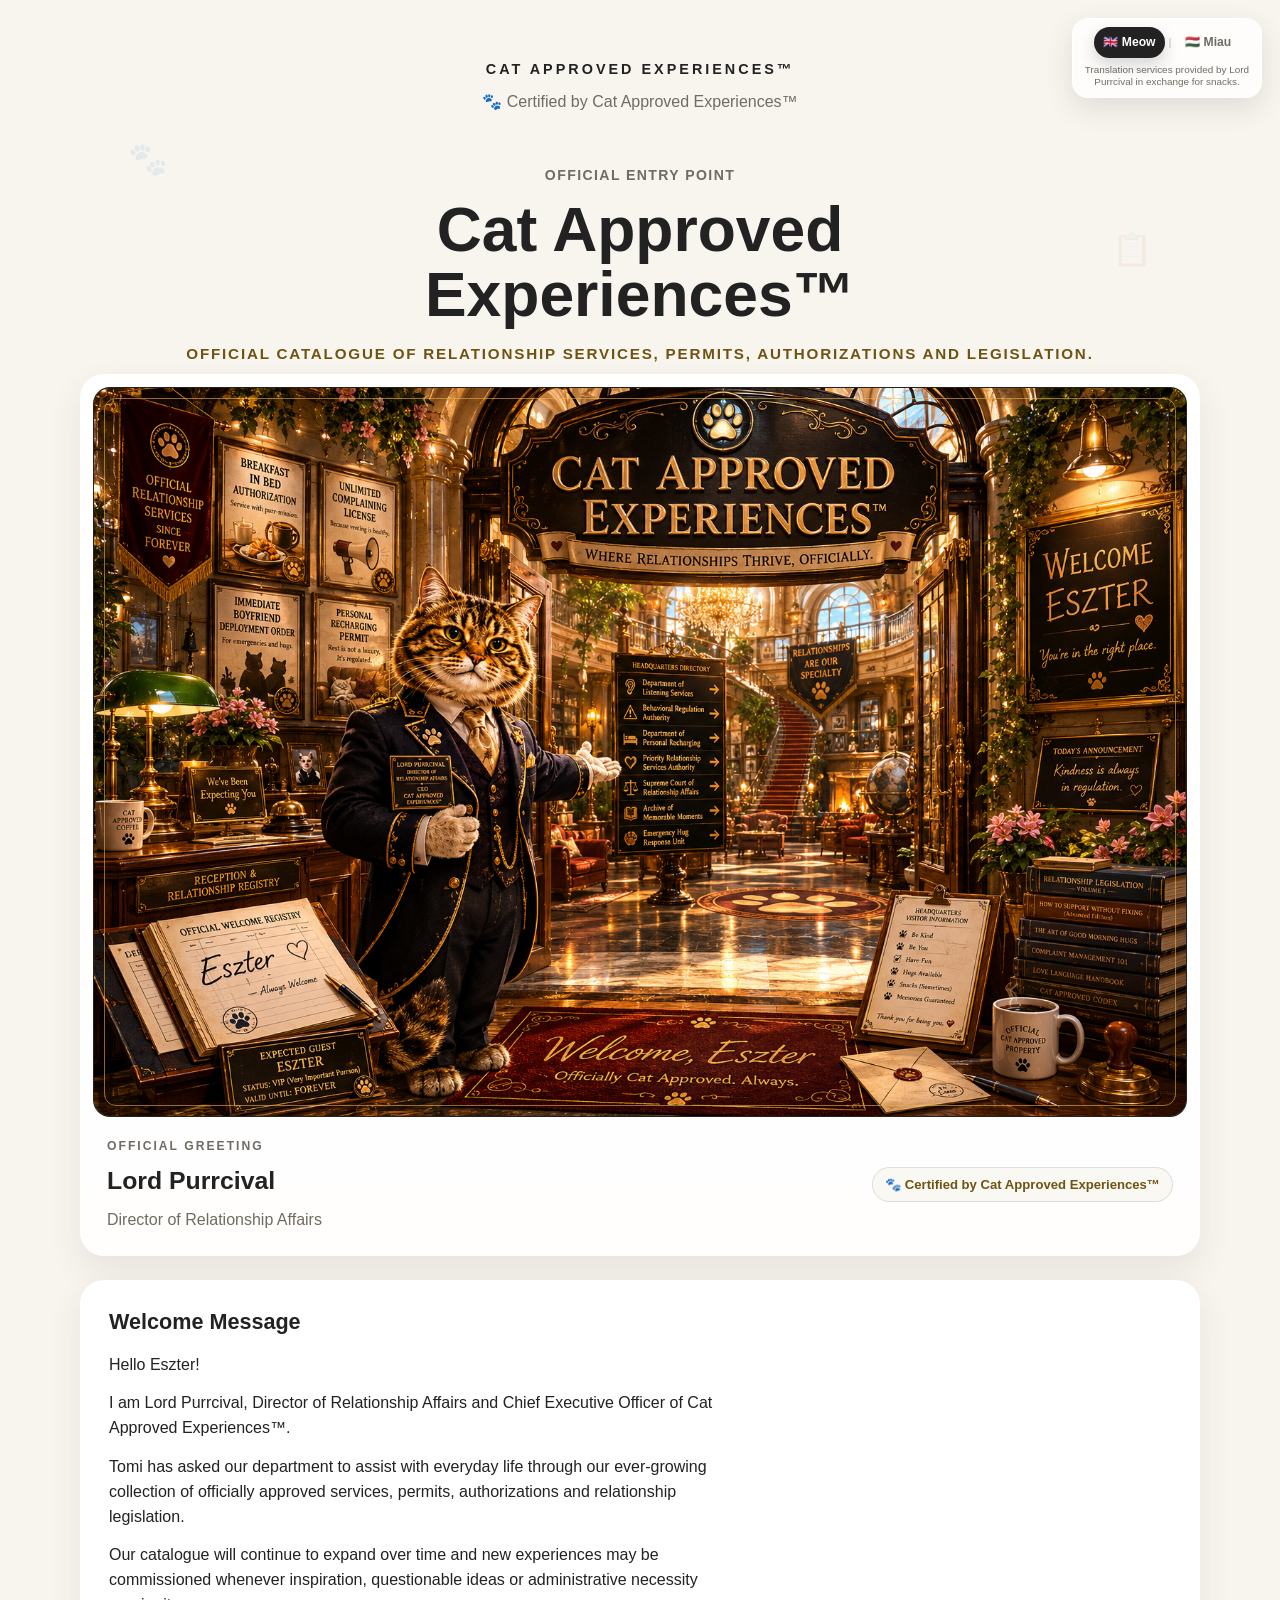
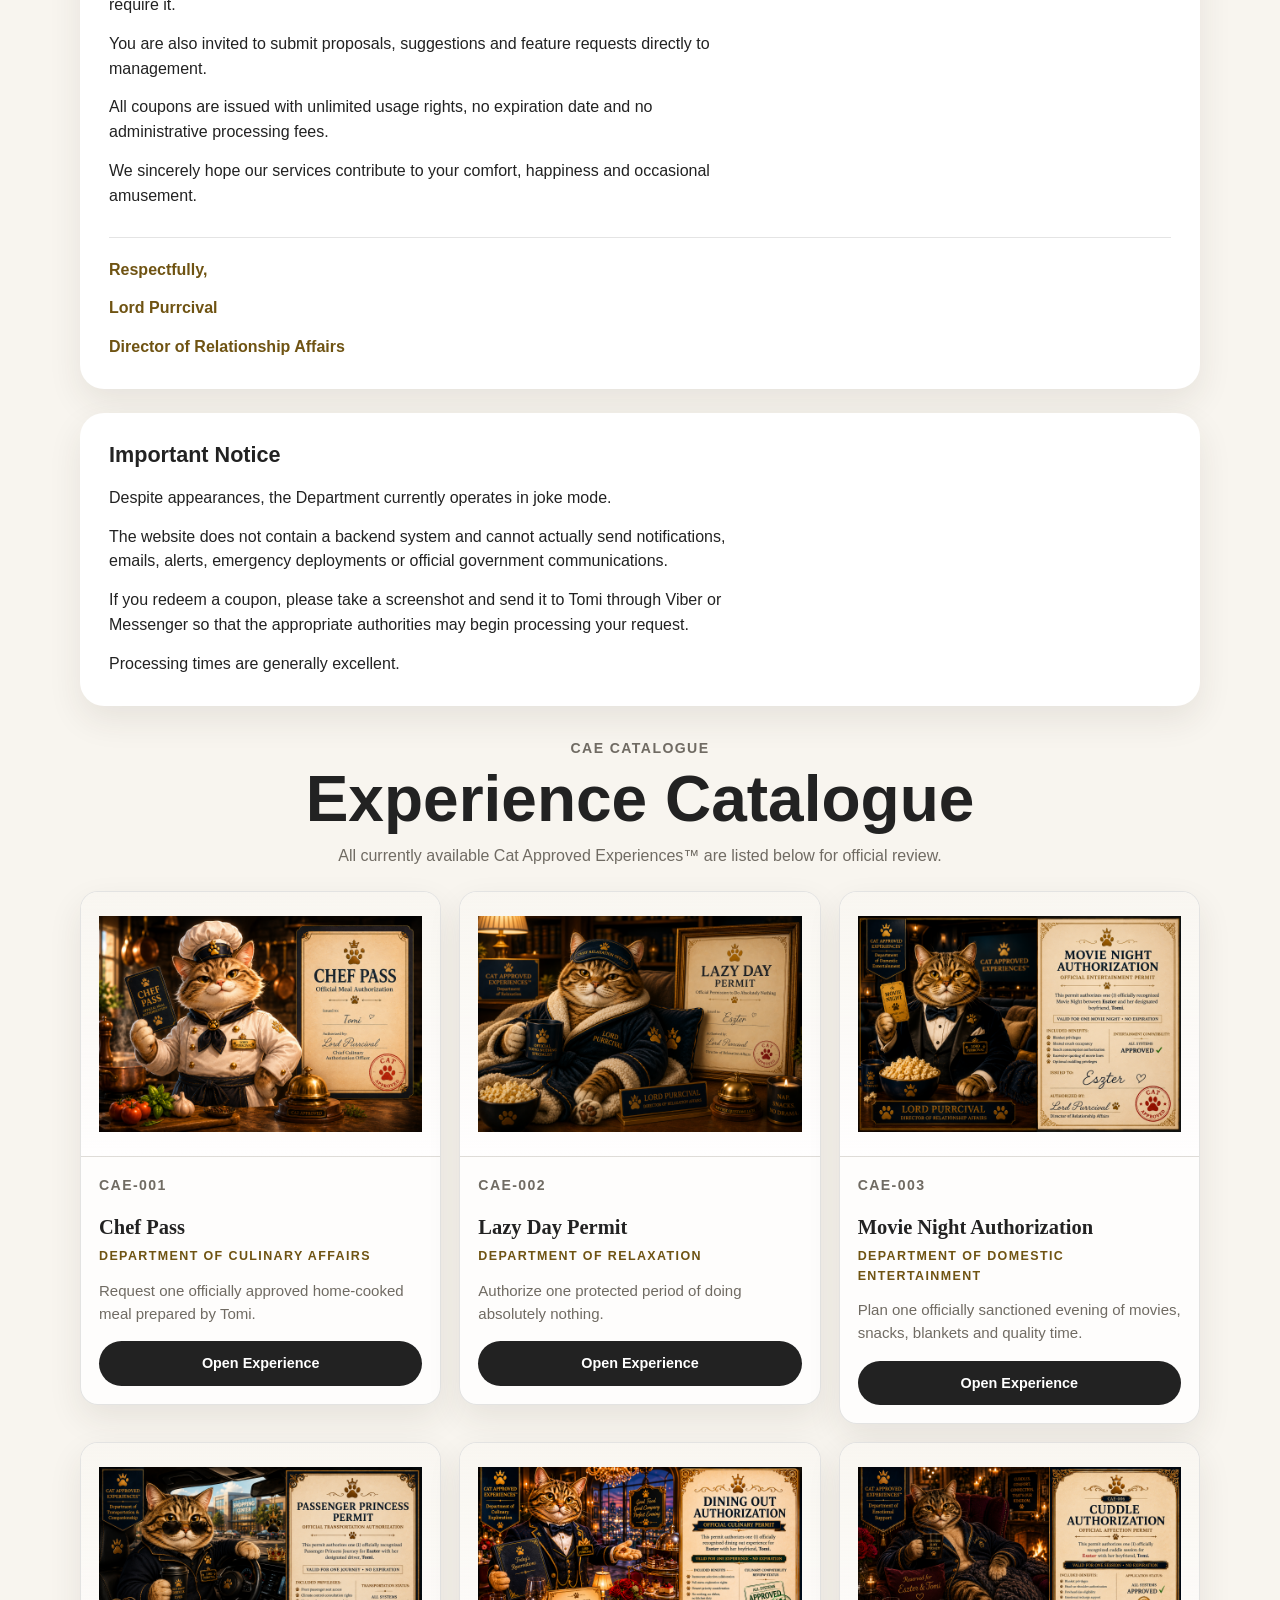
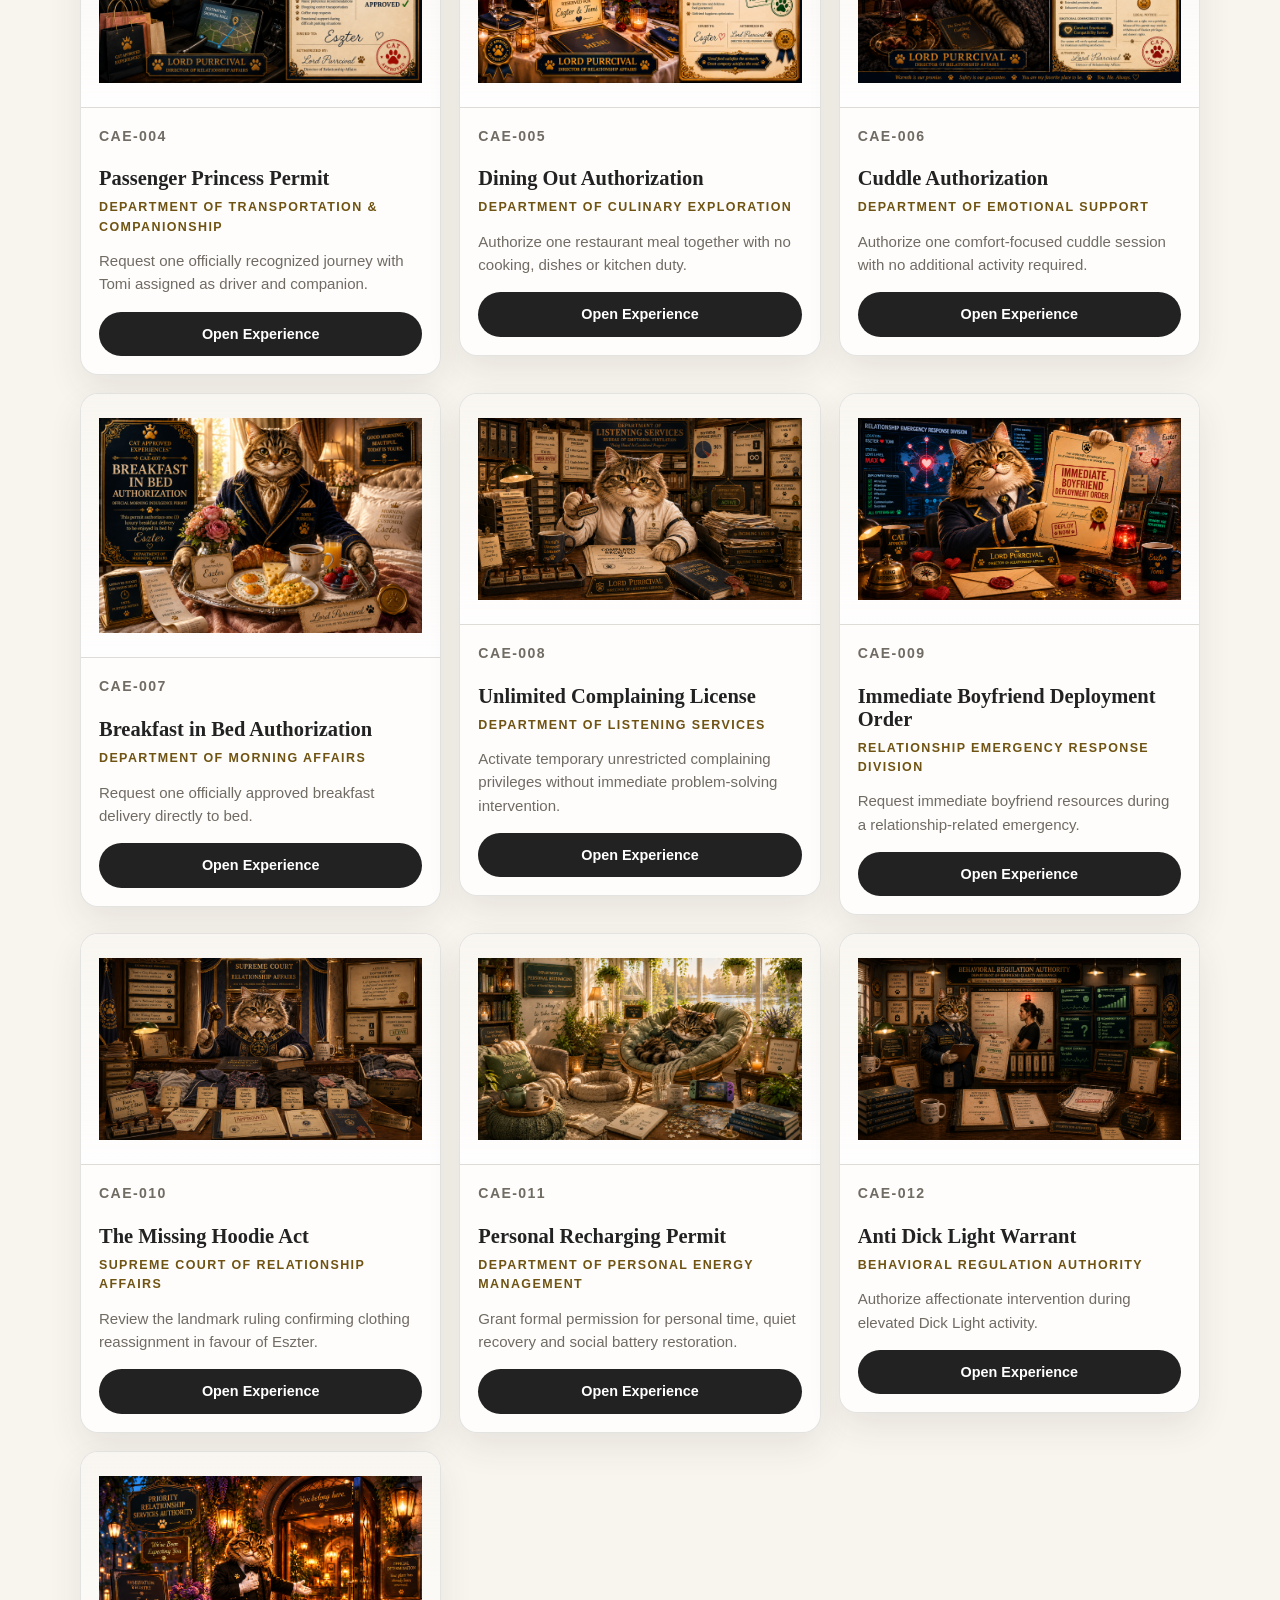
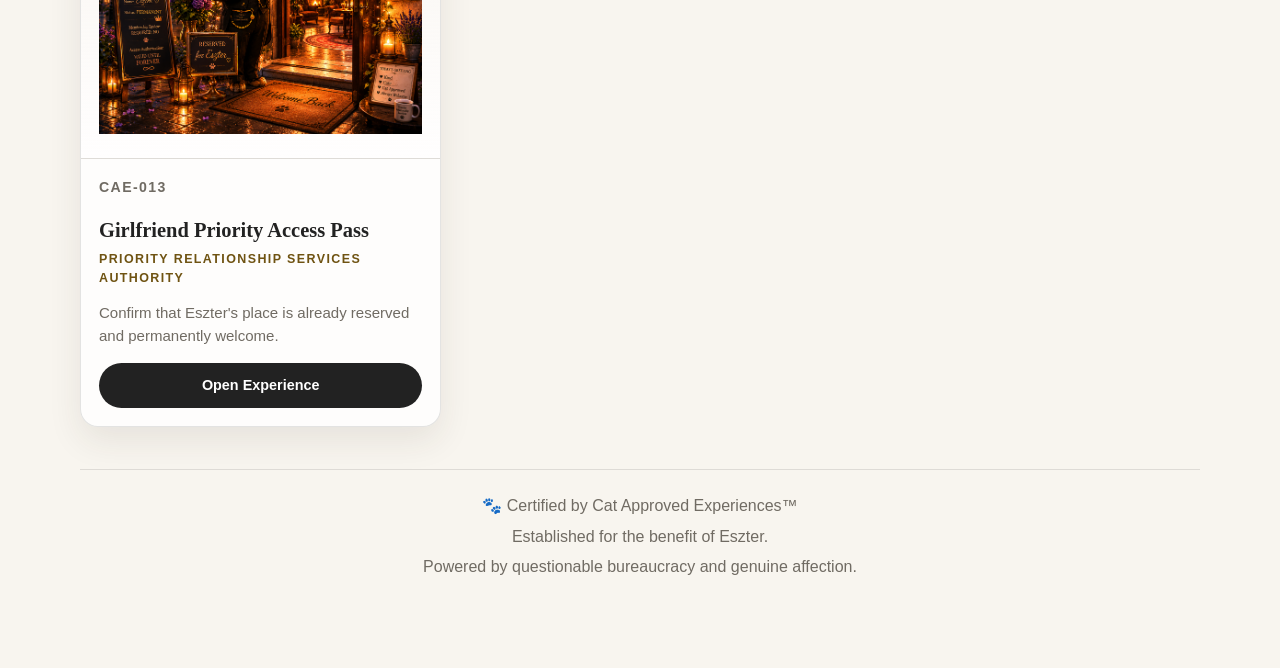
==== index.html @ dfc7ac0b "Add main catalogue landing page" ====
<!DOCTYPE html>
<html lang="en">
<head>
    <meta charset="UTF-8">
    <meta name="viewport" content="width=device-width, initial-scale=1.0">
    <title>Cat Approved Experiences™</title>

    <link rel="icon" href="shared/icons/favicon.svg" type="image/svg+xml">

    <link rel="stylesheet" href="shared/style.css">
</head>
<body data-coupon="mainIndex" data-coupon-id="CAE-HOME">

<div class="floating floating1">🐾</div>
<div class="floating floating2">📋</div>
<div class="floating floating3">⚖️</div>
<div class="floating floating4">💌</div>

<aside class="translator is-visible" aria-label="Cat Approved Experiences translation services" data-i18n-aria-label="translatorAriaLabel">
    <div class="language-switcher" role="group" aria-label="Language switcher" data-i18n-aria-label="languageSwitcherAriaLabel">
        <button class="lang active" type="button" data-lang="en" aria-pressed="true">
            <span aria-hidden="true">🇬🇧</span>
            <span>Meow</span>
        </button>

        <span class="language-divider" aria-hidden="true">|</span>

        <button class="lang" type="button" data-lang="hu" aria-pressed="false">
            <span aria-hidden="true">🇭🇺</span>
            <span>Miau</span>
        </button>
    </div>

    <div class="translator-note" data-i18n="translatorNote">
        Translation services provided by Lord Purrcival in exchange for snacks.
    </div>
</aside>

<main class="container catalogue-container">

    <header class="site-header">

        <div class="brand">

            <div class="brand-title">
                CAT APPROVED EXPERIENCES™
            </div>

            <div class="certification" data-i18n="certification">
                🐾 Certified by Cat Approved Experiences™
            </div>

        </div>

    </header>

    <section class="hero index-hero" aria-labelledby="index-title">

        <div class="coupon-id">
            OFFICIAL ENTRY POINT
        </div>

        <h1 id="index-title" data-i18n="title">
            Cat Approved Experiences™
        </h1>

        <p class="approval-statement" data-i18n="subtitle">
            Official catalogue of relationship services, permits, authorizations and legislation.
        </p>

        <article class="approval-officer index-officer" aria-labelledby="index-officer-name">

            <div class="approval-officer-media">
                <img
                    class="approval-officer-portrait"
                    src="shared/images/lord-purrcival/welcome.png"
                    alt="Lord Purrcival welcoming Eszter to Cat Approved Experiences"
                    data-i18n-alt="approvalOfficerPortraitAlt"
                    width="1536"
                    height="1024"
                >
            </div>

            <div class="approval-officer-details">

                <div class="approval-label" data-i18n="approvalOfficerLabel">
                    OFFICIAL GREETING
                </div>

                <h2 id="index-officer-name" class="approval-officer-name" data-i18n="approver">
                    Lord Purrcival
                </h2>

                <div class="approval-officer-title" data-i18n="directorTitle">
                    Director of Relationship Affairs
                </div>

                <div class="approval-officer-certification" data-i18n="certification">
                    🐾 Certified by Cat Approved Experiences™
                </div>

            </div>

        </article>

    </section>

    <section class="card welcome-letter" aria-labelledby="welcome-title">

        <h2 id="welcome-title" data-i18n="welcomeTitle">
            Welcome Message
        </h2>

        <p data-i18n="welcomeGreeting">Hello Eszter!</p>
        <p data-i18n="welcomeLine1">I am Lord Purrcival, Director of Relationship Affairs and Chief Executive Officer of Cat Approved Experiences™.</p>
        <p data-i18n="welcomeLine2">Tomi has asked our department to assist with everyday life through our ever-growing collection of officially approved services, permits, authorizations and relationship legislation.</p>
        <p data-i18n="welcomeLine3">Our catalogue will continue to expand over time and new experiences may be commissioned whenever inspiration, questionable ideas or administrative necessity require it.</p>
        <p data-i18n="welcomeLine4">You are also invited to submit proposals, suggestions and feature requests directly to management.</p>
        <p data-i18n="welcomeLine5">All coupons are issued with unlimited usage rights, no expiration date and no administrative processing fees.</p>
        <p data-i18n="welcomeLine6">We sincerely hope our services contribute to your comfort, happiness and occasional amusement.</p>

        <div class="letter-signature">
            <p data-i18n="respectfully">Respectfully,</p>
            <p data-i18n="signatureName">Lord Purrcival</p>
            <p data-i18n="signatureTitle">Director of Relationship Affairs</p>
        </div>

    </section>

    <section class="card notice-card" aria-labelledby="notice-title">

        <h2 id="notice-title" data-i18n="noticeTitle">
            Important Notice
        </h2>

        <p data-i18n="noticeLine1">Despite appearances, the Department currently operates in joke mode.</p>
        <p data-i18n="noticeLine2">The website does not contain a backend system and cannot actually send notifications, emails, alerts, emergency deployments or official government communications.</p>
        <p data-i18n="noticeLine3">If you redeem a coupon, please take a screenshot and send it to Tomi through Viber or Messenger so that the appropriate authorities may begin processing your request.</p>
        <p data-i18n="noticeLine4">Processing times are generally excellent.</p>

    </section>

    <section class="catalogue-section" aria-labelledby="catalogue-title">

        <div class="catalogue-heading">
            <div class="coupon-id">
                CAE CATALOGUE
            </div>

            <h2 id="catalogue-title" data-i18n="catalogueTitle">
                Experience Catalogue
            </h2>

            <p data-i18n="catalogueIntro">
                All currently available Cat Approved Experiences™ are listed below for official review.
            </p>
        </div>

        <div class="catalogue-grid">

            <article class="catalogue-card">
                <img src="shared/images/lord-purrcival/chef-pass.png" alt="" width="768" height="512">
                <div class="catalogue-card-body">
                    <div class="coupon-id">CAE-001</div>
                    <h3 data-i18n="coupon001Title">Chef Pass</h3>
                    <p class="catalogue-department" data-i18n="coupon001Department">Department of Culinary Affairs</p>
                    <p data-i18n="coupon001Description">Request one officially approved home-cooked meal prepared by Tomi.</p>
                    <a class="catalogue-button" href="chef-pass/?lang=en" data-language-link="chef-pass/" data-i18n="catalogueOpen">Open Experience</a>
                </div>
            </article>

            <article class="catalogue-card">
                <img src="shared/images/lord-purrcival/lazy-day.png" alt="" width="768" height="512">
                <div class="catalogue-card-body">
                    <div class="coupon-id">CAE-002</div>
                    <h3 data-i18n="coupon002Title">Lazy Day Permit</h3>
                    <p class="catalogue-department" data-i18n="coupon002Department">Department of Relaxation</p>
                    <p data-i18n="coupon002Description">Authorize one protected period of doing absolutely nothing.</p>
                    <a class="catalogue-button" href="lazy-day/?lang=en" data-language-link="lazy-day/" data-i18n="catalogueOpen">Open Experience</a>
                </div>
            </article>

            <article class="catalogue-card">
                <img src="shared/images/lord-purrcival/movie-night.png" alt="" width="768" height="512">
                <div class="catalogue-card-body">
                    <div class="coupon-id">CAE-003</div>
                    <h3 data-i18n="coupon003Title">Movie Night Authorization</h3>
                    <p class="catalogue-department" data-i18n="coupon003Department">Department of Domestic Entertainment</p>
                    <p data-i18n="coupon003Description">Plan one officially sanctioned evening of movies, snacks, blankets and quality time.</p>
                    <a class="catalogue-button" href="movie-night/?lang=en" data-language-link="movie-night/" data-i18n="catalogueOpen">Open Experience</a>
                </div>
            </article>

            <article class="catalogue-card">
                <img src="shared/images/lord-purrcival/passenger-permit.png" alt="" width="768" height="512">
                <div class="catalogue-card-body">
                    <div class="coupon-id">CAE-004</div>
                    <h3 data-i18n="coupon004Title">Passenger Princess Permit</h3>
                    <p class="catalogue-department" data-i18n="coupon004Department">Department of Transportation & Companionship</p>
                    <p data-i18n="coupon004Description">Request one officially recognized journey with Tomi assigned as driver and companion.</p>
                    <a class="catalogue-button" href="passenger-princess/?lang=en" data-language-link="passenger-princess/" data-i18n="catalogueOpen">Open Experience</a>
                </div>
            </article>

            <article class="catalogue-card">
                <img src="shared/images/lord-purrcival/dinning-out.png" alt="" width="768" height="512">
                <div class="catalogue-card-body">
                    <div class="coupon-id">CAE-005</div>
                    <h3 data-i18n="coupon005Title">Dining Out Authorization</h3>
                    <p class="catalogue-department" data-i18n="coupon005Department">Department of Culinary Exploration</p>
                    <p data-i18n="coupon005Description">Authorize one restaurant meal together with no cooking, dishes or kitchen duty.</p>
                    <a class="catalogue-button" href="dining-out/?lang=en" data-language-link="dining-out/" data-i18n="catalogueOpen">Open Experience</a>
                </div>
            </article>

            <article class="catalogue-card">
                <img src="shared/images/lord-purrcival/cuddle-authorization.png" alt="" width="768" height="512">
                <div class="catalogue-card-body">
                    <div class="coupon-id">CAE-006</div>
                    <h3 data-i18n="coupon006Title">Cuddle Authorization</h3>
                    <p class="catalogue-department" data-i18n="coupon006Department">Department of Emotional Support</p>
                    <p data-i18n="coupon006Description">Authorize one comfort-focused cuddle session with no additional activity required.</p>
                    <a class="catalogue-button" href="cuddle-authorization/?lang=en" data-language-link="cuddle-authorization/" data-i18n="catalogueOpen">Open Experience</a>
                </div>
            </article>

            <article class="catalogue-card">
                <img src="shared/images/lord-purrcival/breakfast-in-bed.png" alt="" width="768" height="512">
                <div class="catalogue-card-body">
                    <div class="coupon-id">CAE-007</div>
                    <h3 data-i18n="coupon007Title">Breakfast in Bed Authorization</h3>
                    <p class="catalogue-department" data-i18n="coupon007Department">Department of Morning Affairs</p>
                    <p data-i18n="coupon007Description">Request one officially approved breakfast delivery directly to bed.</p>
                    <a class="catalogue-button" href="breakfast-in-bed/?lang=en" data-language-link="breakfast-in-bed/" data-i18n="catalogueOpen">Open Experience</a>
                </div>
            </article>

            <article class="catalogue-card">
                <img src="shared/images/lord-purrcival/unlimited-complaining.png" alt="" width="768" height="512">
                <div class="catalogue-card-body">
                    <div class="coupon-id">CAE-008</div>
                    <h3 data-i18n="coupon008Title">Unlimited Complaining License</h3>
                    <p class="catalogue-department" data-i18n="coupon008Department">Department of Listening Services</p>
                    <p data-i18n="coupon008Description">Activate temporary unrestricted complaining privileges without immediate problem-solving intervention.</p>
                    <a class="catalogue-button" href="unlimited-complaining/?lang=en" data-language-link="unlimited-complaining/" data-i18n="catalogueOpen">Open Experience</a>
                </div>
            </article>

            <article class="catalogue-card">
                <img src="shared/images/lord-purrcival/boyfriend-deployment.png" alt="" width="768" height="512">
                <div class="catalogue-card-body">
                    <div class="coupon-id">CAE-009</div>
                    <h3 data-i18n="coupon009Title">Immediate Boyfriend Deployment Order</h3>
                    <p class="catalogue-department" data-i18n="coupon009Department">Relationship Emergency Response Division</p>
                    <p data-i18n="coupon009Description">Request immediate boyfriend resources during a relationship-related emergency.</p>
                    <a class="catalogue-button" href="immediate-boyfriend-deployment/?lang=en" data-language-link="immediate-boyfriend-deployment/" data-i18n="catalogueOpen">Open Experience</a>
                </div>
            </article>

            <article class="catalogue-card">
                <img src="shared/images/lord-purrcival/missing-hoodie-act.png" alt="" width="768" height="512">
                <div class="catalogue-card-body">
                    <div class="coupon-id">CAE-010</div>
                    <h3 data-i18n="coupon010Title">The Missing Hoodie Act</h3>
                    <p class="catalogue-department" data-i18n="coupon010Department">Supreme Court of Relationship Affairs</p>
                    <p data-i18n="coupon010Description">Review the landmark ruling confirming clothing reassignment in favour of Eszter.</p>
                    <a class="catalogue-button" href="missing-hoodie-act/?lang=en" data-language-link="missing-hoodie-act/" data-i18n="catalogueOpen">Open Experience</a>
                </div>
            </article>

            <article class="catalogue-card">
                <img src="shared/images/lord-purrcival/personal-recharge-permit.png" alt="" width="768" height="512">
                <div class="catalogue-card-body">
                    <div class="coupon-id">CAE-011</div>
                    <h3 data-i18n="coupon011Title">Personal Recharging Permit</h3>
                    <p class="catalogue-department" data-i18n="coupon011Department">Department of Personal Energy Management</p>
                    <p data-i18n="coupon011Description">Grant formal permission for personal time, quiet recovery and social battery restoration.</p>
                    <a class="catalogue-button" href="personal-recharging-permit/?lang=en" data-language-link="personal-recharging-permit/" data-i18n="catalogueOpen">Open Experience</a>
                </div>
            </article>

            <article class="catalogue-card">
                <img src="shared/images/lord-purrcival/anti-dick-light-warrant.png" alt="" width="768" height="512">
                <div class="catalogue-card-body">
                    <div class="coupon-id">CAE-012</div>
                    <h3 data-i18n="coupon012Title">Anti Dick Light Warrant</h3>
                    <p class="catalogue-department" data-i18n="coupon012Department">Behavioral Regulation Authority</p>
                    <p data-i18n="coupon012Description">Authorize affectionate intervention during elevated Dick Light activity.</p>
                    <a class="catalogue-button" href="anti-dick-light-warrant/?lang=en" data-language-link="anti-dick-light-warrant/" data-i18n="catalogueOpen">Open Experience</a>
                </div>
            </article>

            <article class="catalogue-card">
                <img src="shared/images/lord-purrcival/girlfriend-priority-access-pass.png" alt="" width="768" height="512">
                <div class="catalogue-card-body">
                    <div class="coupon-id">CAE-013</div>
                    <h3 data-i18n="coupon013Title">Girlfriend Priority Access Pass</h3>
                    <p class="catalogue-department" data-i18n="coupon013Department">Priority Relationship Services Authority</p>
                    <p data-i18n="coupon013Description">Confirm that Eszter's place is already reserved and permanently welcome.</p>
                    <a class="catalogue-button" href="girlfriend-priority-access-pass/?lang=en" data-language-link="girlfriend-priority-access-pass/" data-i18n="catalogueOpen">Open Experience</a>
                </div>
            </article>

        </div>

    </section>

    <footer class="site-footer">
        <p data-i18n="footerCertification">🐾 Certified by Cat Approved Experiences™</p>
        <p data-i18n="footerBenefit">Established for the benefit of Eszter.</p>
        <p data-i18n="footerPowered">Powered by questionable bureaucracy and genuine affection.</p>
    </footer>

</main>

<script src="shared/translations.js"></script>
<script src="shared/app.js"></script>

</body>
</html>
---- shared/style.css ----
:root{
    --paper:#f8f5ef;
    --surface:#ffffff;
    --ink:#222222;
    --muted:#706b63;
    --line:rgba(34,34,34,.12);
    --shadow:0 14px 34px rgba(52,45,34,.09);
    --gold:#e9b949;
    --gold-dark:#6f5312;
    --approved:#e7f8e7;
    --approved-ink:#1e642d;
}

*{
    margin:0;
    padding:0;
    box-sizing:border-box;
}

html{
    scroll-behavior:smooth;
}

body{
    font-family:-apple-system,BlinkMacSystemFont,"Segoe UI",sans-serif;
    background:var(--paper);
    color:var(--ink);
    min-height:100vh;
    line-height:1.55;
}

button,
input,
select,
textarea{
    font:inherit;
}

button{
    border:none;
}

[hidden]{
    display:none !important;
}

.container{
    width:min(760px,92%);
    margin:auto;
    padding:48px 0 88px;
}

.site-header{
    padding-top:10px;
}

.brand{
    text-align:center;
    margin-bottom:30px;
}

.brand-title{
    font-size:0.9rem;
    letter-spacing:3px;
    font-weight:700;
}

.certification{
    margin-top:10px;
    color:var(--muted);
}

.translator{
    position:fixed;
    top:18px;
    right:18px;
    z-index:20;
    width:190px;
    padding:8px;
    border:1px solid rgba(255,255,255,.82);
    border-radius:16px;
    background:rgba(255,255,255,.78);
    box-shadow:0 10px 28px rgba(52,45,34,.12);
    backdrop-filter:blur(14px);
    -webkit-backdrop-filter:blur(14px);
    transform:translateY(0);
    opacity:1;
    transition:opacity .24s ease, transform .24s ease, visibility .24s ease;
}

.translator.is-hidden{
    visibility:hidden;
    opacity:0;
    transform:translateY(-10px);
}

.language-switcher{
    display:flex;
    align-items:center;
    justify-content:center;
    gap:4px;
}

.language-divider{
    color:rgba(34,34,34,.28);
    font-size:.72rem;
    line-height:1;
}

.lang{
    display:inline-flex;
    align-items:center;
    justify-content:center;
    gap:4px;
    min-height:28px;
    padding:5px 8px;
    border:1px solid transparent;
    border-radius:999px;
    background:transparent;
    color:var(--muted);
    font-size:.76rem;
    font-weight:650;
    cursor:pointer;
    transition:background .2s ease, color .2s ease, border-color .2s ease, box-shadow .2s ease, transform .2s ease;
}

.lang:hover{
    color:var(--ink);
    background:rgba(34,34,34,.05);
}

.lang.active{
    background:var(--ink);
    color:white;
    box-shadow:0 7px 16px rgba(34,34,34,.18);
}

.translator-note{
    margin-top:6px;
    color:var(--muted);
    font-size:.62rem;
    line-height:1.25;
    text-align:center;
}

[data-coupon-content]{
    transition:opacity .3s ease, filter .3s ease, transform .3s ease;
}

[data-coupon-content].is-softening{
    opacity:.34;
    filter:saturate(.75);
    transform:scale(.992);
    pointer-events:none;
}

.hero{
    text-align:center;
    margin-top:50px;
}

.permit-hero{
    display:grid;
    justify-items:center;
}

.coupon-id{
    color:var(--muted);
    margin-bottom:10px;
    font-size:.88rem;
    font-weight:700;
    letter-spacing:1.4px;
}

h1{
    font-size:clamp(2.45rem,3.9rem,3.9rem);
    line-height:1.05;
}

.approval-statement{
    margin-top:14px;
    color:var(--gold-dark);
    font-size:.95rem;
    font-weight:800;
    letter-spacing:1.8px;
    text-transform:uppercase;
}

.department{
    margin-top:18px;
    color:var(--muted);
}

.approval-officer{
    width:100%;
    margin-top:24px;
    padding:10px;
    border:1px solid rgba(255,255,255,.76);
    border-radius:24px;
    background:linear-gradient(180deg, rgba(255,255,255,.96), rgba(255,255,255,.88));
    box-shadow:var(--shadow);
    text-align:left;
}

.approval-officer-media{
    position:relative;
    display:block;
    width:100%;
    padding:0;
    overflow:hidden;
    border:1px solid rgba(34,34,34,.1);
    border-radius:17px;
    background:#2a2119;
    box-shadow:inset 0 0 0 1px rgba(255,255,255,.18);
}

button.approval-officer-media{
    cursor:pointer;
}

.approval-officer-media::before{
    position:absolute;
    inset:10px;
    z-index:1;
    content:"";
    border:1px solid rgba(233,185,73,.58);
    border-radius:12px;
    pointer-events:none;
}

.approval-officer-portrait{
    display:block;
    width:100%;
    height:auto;
    border-radius:16px;
}

.approval-officer-details{
    display:grid;
    gap:12px;
    padding:18px 12px 8px;
    text-align:center;
}

.approval-label{
    color:var(--muted);
    font-size:0.76rem;
    font-weight:750;
    letter-spacing:2px;
}

.approval-officer-name{
    font-size:1.55rem;
    line-height:1.15;
}

.approval-officer-title{
    color:var(--muted);
}

.approval-officer-certification{
    justify-self:center;
    display:inline-flex;
    align-items:center;
    max-width:100%;
    padding:9px 12px;
    border:1px solid var(--line);
    border-radius:999px;
    background:rgba(248,245,239,.72);
    color:var(--gold-dark);
    font-size:.82rem;
    font-weight:750;
    line-height:1.2;
}

.card{
    margin-top:24px;
    background:var(--surface);
    padding:28px;
    border:1px solid rgba(255,255,255,.68);
    border-radius:24px;
    box-shadow:var(--shadow);
}

.card h2{
    margin-bottom:18px;
    font-size:1.35rem;
    line-height:1.2;
}

.status{
    display:inline-block;
    padding:10px 16px;
    border-radius:12px;
    margin-bottom:15px;
    font-size:.82rem;
    font-weight:800;
    letter-spacing:.7px;
}

.approved{
    background:var(--approved);
    color:var(--approved-ink);
}

.benefits,
.legal-list{
    margin-left:20px;
}

.legal-list{
    margin-top:1rem;
}

.benefits li,
.legal-list li{
    margin-bottom:10px;
}

.archive-card.is-visible{
    animation:request-screen-in .32s ease both;
}

.archive-file{
    padding:18px;
    border:1px solid rgba(34,34,34,.14);
    border-radius:16px;
    background:
        linear-gradient(180deg, rgba(248,245,239,.88), rgba(239,232,218,.78)),
        var(--paper);
    color:var(--ink);
    box-shadow:inset 0 0 0 1px rgba(255,255,255,.34);
}

.archive-case-number{
    display:inline-flex;
    padding:7px 10px;
    border:1px solid rgba(34,34,34,.14);
    border-radius:999px;
    background:rgba(255,255,255,.48);
    color:var(--gold-dark);
    font-size:.78rem;
    font-weight:900;
    letter-spacing:.8px;
    text-transform:uppercase;
}

.archive-file dl{
    display:grid;
    gap:14px;
    margin-top:18px;
}

.archive-file dt{
    color:var(--muted);
    font-size:.78rem;
    font-weight:850;
    letter-spacing:.8px;
    text-transform:uppercase;
}

.archive-file dd{
    margin-top:4px;
    font-weight:750;
}

.diagnostic-list{
    display:grid;
    gap:8px;
    margin-top:12px;
    margin-left:18px;
    color:var(--muted);
}

.intervention-checks li,
.intervention-list li{
    color:var(--gold-dark);
}

.diagnostic-trigger-card{
    cursor:pointer;
}

.diagnostic-secondary-grid{
    margin-top:14px;
}

.diagnostic-notice{
    margin-top:14px;
}

.court-hero{
    margin-bottom:24px;
}

.court-intro{
    text-align:center;
}

.court-question{
    margin-bottom:14px;
    color:var(--gold-dark);
    font-size:1.35rem;
    font-weight:850;
    line-height:1.2;
}

.court-transition{
    margin-top:24px;
}

.court-stages{
    animation:request-screen-in .34s ease both;
}

.easter-portrait-button{
    appearance:none;
}

.court-notice{
    width:100%;
    margin-top:18px;
    padding:16px;
    border:1px solid rgba(233,185,73,.42);
    border-radius:18px;
    background:rgba(255,255,255,.86);
    box-shadow:var(--shadow);
    text-align:center;
}

.court-notice.is-visible{
    animation:verdict-pop .32s ease both;
}

.court-notice-title{
    color:var(--gold-dark);
    font-size:.78rem;
    font-weight:900;
    letter-spacing:1.6px;
    text-transform:uppercase;
}

.court-notice p{
    margin-top:8px;
    color:var(--muted);
    font-weight:750;
}

.evidence-grid,
.doctrine-grid,
.statistics-grid{
    display:grid;
    grid-template-columns:repeat(3, minmax(0, 1fr));
    gap:14px;
}

.evidence-card,
.doctrine-card,
.stat-box{
    padding:16px;
    border:1px solid var(--line);
    border-radius:18px;
    background:rgba(248,245,239,.66);
}

.evidence-card h3,
.doctrine-card h3{
    font-size:1rem;
    line-height:1.25;
}

.evidence-chain{
    display:grid;
    gap:10px;
    margin-top:16px;
    margin-left:0;
    list-style:none;
    color:var(--muted);
    font-size:.9rem;
}

.evidence-chain li{
    position:relative;
    padding-left:22px;
}

.evidence-chain li::before{
    position:absolute;
    left:0;
    top:.55em;
    content:"";
    width:8px;
    height:8px;
    border-radius:50%;
    background:var(--gold);
    box-shadow:0 0 0 4px rgba(233,185,73,.16);
}

.evidence-chain li + li::after{
    position:absolute;
    left:3px;
    top:-12px;
    content:"";
    width:2px;
    height:14px;
    background:rgba(233,185,73,.34);
}

.evidence-status{
    margin-top:16px;
    padding:9px 10px;
    border-radius:12px;
    background:rgba(255,255,255,.72);
    color:var(--gold-dark);
    font-size:.78rem;
    font-weight:900;
    letter-spacing:.8px;
    text-transform:uppercase;
}

.court-finding{
    margin-top:18px;
    padding:16px;
    border:1px solid rgba(233,185,73,.28);
    border-radius:16px;
    background:rgba(233,185,73,.1);
    color:var(--gold-dark);
    font-weight:800;
}

.case-law-list{
    display:grid;
    gap:12px;
}

.case-law-item,
.database-row{
    display:flex;
    align-items:center;
    justify-content:space-between;
    gap:14px;
    padding:14px 16px;
    border:1px solid var(--line);
    border-radius:16px;
    background:rgba(248,245,239,.66);
}

.case-law-item strong,
.database-row strong{
    color:var(--approved-ink);
    font-size:.8rem;
    letter-spacing:.8px;
    text-transform:uppercase;
}

.doctrine-card p{
    margin-top:10px;
    color:var(--muted);
    font-size:.92rem;
}

.verdict-card{
    position:relative;
    overflow:hidden;
    text-align:center;
}

.verdict-card::before{
    position:absolute;
    inset:12px;
    content:"";
    border:1px solid rgba(233,185,73,.3);
    border-radius:18px;
    pointer-events:none;
}

.verdict-stamp{
    display:grid;
    place-items:center;
    width:74px;
    height:74px;
    margin:0 auto 16px;
    border:1px solid rgba(233,185,73,.72);
    border-radius:50%;
    background:rgba(248,245,239,.86);
    color:var(--gold-dark);
    font-size:1.8rem;
    box-shadow:0 10px 20px rgba(52,45,34,.12);
    animation:verdict-pop .42s ease both;
}

.verdict-text{
    margin:10px 0 18px;
    color:var(--approved-ink);
    font-size:clamp(2rem, 8vw, 3.5rem);
    font-weight:950;
    letter-spacing:.8px;
    line-height:1;
    animation:verdict-pop .46s .12s ease both;
}

.certificate-card{
    background:
        linear-gradient(180deg, rgba(255,255,255,.97), rgba(255,255,255,.9)),
        linear-gradient(135deg, rgba(233,185,73,.16), rgba(255,255,255,0));
}

.certificate-grid{
    display:grid;
    grid-template-columns:repeat(2, minmax(0, 1fr));
    gap:14px;
}

.certificate-grid div{
    padding:16px;
    border:1px solid var(--line);
    border-radius:16px;
    background:rgba(248,245,239,.66);
}

.certificate-grid dt,
.stat-box span{
    color:var(--muted);
    font-size:.78rem;
    font-weight:850;
    letter-spacing:.8px;
    text-transform:uppercase;
}

.certificate-grid dd,
.stat-box strong{
    margin-top:6px;
    color:var(--ink);
    font-size:1.3rem;
    font-weight:900;
}

.stat-box{
    text-align:center;
}

.stat-box strong{
    display:block;
    color:var(--approved-ink);
    font-size:2rem;
}

.emotional-card{
    text-align:center;
}

.emotional-card h2{
    color:var(--gold-dark);
}

.emotional-card p{
    font-size:1.25rem;
    font-weight:750;
}

.emotional-card p + p{
    margin-top:8px;
}

.wellness-container{
    width:min(720px,92%);
}

.wellness-hero h1{
    max-width:660px;
}

.division{
    margin-top:6px;
    font-size:.9rem;
}

.wellness-intro,
.wellness-card,
.authorization-card,
.legal-authority-card,
.wellness-emotional-card{
    background:linear-gradient(180deg, rgba(255,255,255,.98), rgba(255,255,255,.9));
}

.wellness-intro{
    text-align:center;
}

.wellness-lead{
    color:var(--muted);
    font-size:1.16rem;
}

.wellness-button{
    background:#d9c889;
    color:#5c4810;
    box-shadow:0 12px 24px rgba(92,72,16,.14);
}

.wellness-transition-panel{
    gap:14px;
}

.wellness-stamp{
    background:rgba(248,245,239,.92);
}

.wellness-stages{
    animation:request-screen-in .48s ease both;
}

.findings-list{
    display:grid;
    gap:14px;
}

.finding-item{
    padding:18px;
    border:1px solid rgba(34,34,34,.1);
    border-radius:18px;
    background:rgba(248,245,239,.66);
}

.finding-item span{
    color:var(--gold-dark);
    font-size:.78rem;
    font-weight:900;
    letter-spacing:1.2px;
    text-transform:uppercase;
}

.finding-item p{
    margin-top:8px;
    color:var(--ink);
    font-size:1.04rem;
}

.continue-link{
    margin-top:20px;
    text-decoration:none;
}

.approved-activities{
    display:grid;
    grid-template-columns:repeat(2, minmax(0, 1fr));
    gap:10px;
    margin:0;
    list-style:none;
}

.approved-activities li{
    padding:12px 14px;
    border:1px solid var(--line);
    border-radius:14px;
    background:rgba(248,245,239,.66);
    color:var(--approved-ink);
    font-weight:800;
}

.reassurance-panel{
    display:grid;
    gap:6px;
    margin-top:18px;
    padding:18px;
    border:1px solid rgba(233,185,73,.28);
    border-radius:18px;
    background:rgba(233,185,73,.1);
    color:var(--gold-dark);
    font-weight:850;
    text-align:center;
}

.authorization-card{
    text-align:center;
}

.wellness-status{
    padding:12px 22px;
    border-radius:999px;
}

.authorization-card p{
    max-width:560px;
    margin-right:auto;
    margin-left:auto;
    color:var(--muted);
    font-size:1.08rem;
}

.authorization-card p + p,
.legal-authority-card p + p{
    margin-top:10px;
}

.wellness-monitor-grid{
    display:grid;
    grid-template-columns:repeat(3, minmax(0, 1fr));
    gap:14px;
}

.monitor-card{
    padding:16px;
    border:1px solid var(--line);
    border-radius:18px;
    background:rgba(248,245,239,.66);
}

.monitor-card h3{
    font-size:1rem;
}

.monitor-card dl{
    display:grid;
    gap:12px;
    margin-top:14px;
}

.monitor-card dt{
    color:var(--muted);
    font-size:.76rem;
    font-weight:850;
    letter-spacing:.8px;
    text-transform:uppercase;
}

.monitor-card dd{
    margin-top:4px;
    color:var(--ink);
    font-weight:850;
}

.wellness-emotional-card{
    border-color:rgba(233,185,73,.28);
}

.wellness-emotional-card p{
    max-width:620px;
    margin-right:auto;
    margin-left:auto;
}

.secondary-emotional-line{
    margin-top:18px !important;
    color:var(--gold-dark);
    font-size:1.1rem !important;
}

.credential-container{
    width:min(740px,92%);
}

.credential-hero h1{
    max-width:690px;
}

.credential-intro{
    text-align:center;
}

.credential-lead{
    color:var(--muted);
    font-size:1.16rem;
}

.credential-button{
    background:#dfc66f;
    color:#60470b;
    box-shadow:0 12px 24px rgba(96,71,11,.16);
}

.credential-stages{
    animation:request-screen-in .42s ease both;
}

.credential-checks{
    display:grid;
    grid-template-columns:repeat(2, minmax(0, 1fr));
    gap:10px;
    margin:0;
    list-style:none;
}

.credential-checks li{
    padding:13px 14px;
    border:1px solid var(--line);
    border-radius:14px;
    background:rgba(248,245,239,.66);
    color:var(--approved-ink);
    font-weight:850;
}

.credential-finding{
    margin-top:18px;
    padding:16px;
    border:1px solid rgba(233,185,73,.28);
    border-radius:18px;
    background:rgba(233,185,73,.1);
    color:var(--gold-dark);
    font-weight:850;
    text-align:center;
}

.credential-determination-card{
    text-align:center;
}

.credential-status{
    margin-top:10px;
    padding:12px 22px;
    border-radius:999px;
}

.priority-pass-card{
    background:
        linear-gradient(180deg, rgba(255,255,255,.98), rgba(255,255,255,.9)),
        linear-gradient(135deg, rgba(233,185,73,.18), rgba(255,255,255,0));
}

.official-pass{
    position:relative;
    overflow:hidden;
    margin-top:6px;
    padding:22px;
    border:1px solid rgba(233,185,73,.48);
    border-radius:20px;
    background:
        linear-gradient(145deg, rgba(34,34,34,.94), rgba(66,52,25,.9)),
        var(--ink);
    color:white;
    box-shadow:0 18px 34px rgba(52,45,34,.18);
}

.official-pass::before{
    position:absolute;
    inset:12px;
    content:"";
    border:1px solid rgba(233,185,73,.42);
    border-radius:14px;
    pointer-events:none;
}

.official-pass-header{
    position:relative;
    z-index:1;
    display:flex;
    align-items:center;
    justify-content:space-between;
    gap:14px;
    color:rgba(255,255,255,.72);
    font-size:.72rem;
    font-weight:850;
    letter-spacing:1.4px;
}

.official-pass-header strong{
    color:var(--gold);
}

.official-pass-title{
    position:relative;
    z-index:1;
    margin-top:20px;
    color:var(--gold);
    font-size:1.65rem;
    font-weight:900;
    line-height:1.12;
}

.official-pass-fields{
    position:relative;
    z-index:1;
    display:grid;
    grid-template-columns:repeat(2, minmax(0, 1fr));
    gap:12px;
    margin-top:22px;
}

.official-pass-fields div{
    padding:13px;
    border:1px solid rgba(255,255,255,.14);
    border-radius:14px;
    background:rgba(255,255,255,.08);
}

.official-pass-fields dt{
    color:rgba(255,255,255,.64);
    font-size:.72rem;
    font-weight:850;
    letter-spacing:.8px;
    text-transform:uppercase;
}

.official-pass-fields dd{
    margin-top:5px;
    color:white;
    font-size:1.04rem;
    font-weight:850;
}

.credential-monitor-grid{
    display:grid;
    grid-template-columns:repeat(3, minmax(0, 1fr));
    gap:14px;
}

.credential-emotional-card{
    border-color:rgba(233,185,73,.3);
}

.action-button,
.redeem-button,
.secondary-button{
    position:relative;
    cursor:pointer;
    isolation:isolate;
    transition:transform .18s ease, box-shadow .18s ease, background .18s ease, opacity .18s ease;
}

.action-button:hover,
.redeem-button:hover,
.secondary-button:hover{
    transform:translateY(-1px);
}

.action-button{
    margin-top:20px;
    padding:14px 20px;
    border-radius:14px;
    background:var(--ink);
    color:white;
    font-weight:700;
    box-shadow:0 10px 20px rgba(34,34,34,.13);
}

.action-button:disabled,
.redeem-button:disabled{
    cursor:progress;
    opacity:.72;
    transform:none;
}

.redeem-button{
    width:100%;
    margin-top:30px;
    padding:20px;
    font-size:1.1rem;
    border-radius:18px;
    background:var(--gold);
    color:var(--gold-dark);
    font-weight:800;
    box-shadow:0 12px 24px rgba(125,92,12,.18);
}

.secondary-button{
    display:inline-flex;
    align-items:center;
    justify-content:center;
    min-height:40px;
    padding:10px 14px;
    border:1px solid var(--line);
    border-radius:999px;
    background:rgba(255,255,255,.72);
    color:var(--muted);
    font-size:.88rem;
    font-weight:750;
}

.catalogue-container{
    width:min(1120px,92%);
}

.index-hero{
    gap:24px;
}

.index-hero h1{
    max-width:760px;
    margin-right:auto;
    margin-left:auto;
}

.index-officer{
    margin-top:8px;
}

.welcome-letter p,
.notice-card p{
    max-width:72ch;
}

.welcome-letter p + p,
.notice-card p + p{
    margin-top:14px;
}

.letter-signature{
    margin-top:28px;
    padding-top:20px;
    border-top:1px solid var(--line);
    color:var(--gold-dark);
    font-weight:700;
}

.catalogue-section{
    margin-top:32px;
}

.catalogue-heading{
    max-width:720px;
    margin:0 auto 22px;
    text-align:center;
}

.catalogue-heading h2{
    margin-top:10px;
    font-size:clamp(2rem, 7vw, 4rem);
    line-height:.95;
}

.catalogue-heading p{
    margin-top:14px;
    color:var(--muted);
}

.catalogue-grid{
    display:grid;
    grid-template-columns:repeat(3, minmax(0, 1fr));
    align-items:start;
    gap:18px;
}

.catalogue-card{
    display:flex;
    overflow:hidden;
    border:1px solid var(--line);
    border-radius:18px;
    background:rgba(255,255,255,.82);
    box-shadow:var(--shadow);
    flex-direction:column;
}

.catalogue-card img{
    display:block;
    width:100%;
    height:auto;
    padding:24px 18px;
    object-fit:contain;
    object-position:center;
    background:linear-gradient(180deg, rgba(248,245,239,.9), rgba(255,255,255,.58));
    border-bottom:1px solid var(--line);
}

.catalogue-card-body{
    display:flex;
    padding:18px;
    flex-direction:column;
}

.catalogue-card h3{
    margin-top:10px;
    font-family:Georgia,serif;
    font-size:1.28rem;
    line-height:1.12;
}

.catalogue-department{
    margin-top:8px;
    color:var(--gold-dark);
    font-size:.78rem;
    font-weight:800;
    text-transform:uppercase;
    letter-spacing:1.4px;
}

.catalogue-card-body p:not(.catalogue-department){
    margin-top:12px;
    color:var(--muted);
    font-size:.94rem;
}

.catalogue-button{
    display:inline-flex;
    align-items:center;
    justify-content:center;
    min-height:44px;
    margin-top:16px;
    padding:11px 14px;
    border-radius:999px;
    background:var(--ink);
    color:white;
    font-size:.9rem;
    font-weight:800;
    text-decoration:none;
    transition:transform .18s ease, box-shadow .18s ease, background .18s ease;
}

.catalogue-button:hover{
    transform:translateY(-1px);
    box-shadow:0 10px 20px rgba(34,34,34,.13);
}

.site-footer{
    margin-top:42px;
    padding:24px 0 0;
    border-top:1px solid var(--line);
    color:var(--muted);
    text-align:center;
}

.site-footer p + p{
    margin-top:6px;
}

.action-output{
    display:grid;
    gap:8px;
    margin-top:20px;
    line-height:1.7;
}

.action-status-line{
    position:relative;
    padding:10px 12px 10px 34px;
    border:1px solid var(--line);
    border-radius:12px;
    background:rgba(248,245,239,.62);
    color:var(--muted);
    font-size:.94rem;
}

.action-status-line::before{
    position:absolute;
    left:12px;
    top:50%;
    content:"";
    width:8px;
    height:8px;
    border-radius:50%;
    background:var(--gold);
    box-shadow:0 0 0 4px rgba(233,185,73,.18);
    transform:translateY(-50%);
}

.action-result{
    margin-top:6px;
    padding:16px;
    border-radius:16px;
}

.action-result-title{
    font-size:.86rem;
    font-weight:900;
    letter-spacing:.8px;
}

.action-result-body{
    margin-top:8px;
}

.action-result-detail{
    display:grid;
    gap:2px;
    margin-top:12px;
}

.action-result-detail-label{
    color:var(--approved-ink);
    font-size:.82rem;
    font-weight:800;
}

.action-result-detail-value{
    font-weight:800;
}

.request-transition{
    margin-top:24px;
}

.request-transition-panel{
    display:grid;
    justify-items:center;
    gap:18px;
    padding:30px;
    border:1px solid rgba(255,255,255,.76);
    border-radius:24px;
    background:linear-gradient(180deg, rgba(255,255,255,.98), rgba(255,255,255,.9));
    box-shadow:var(--shadow);
    text-align:center;
    animation:transition-panel-in .28s ease both;
}

.request-transition.is-complete .request-transition-panel{
    animation:transition-panel-out .24s ease both;
}

.request-transition-stamp{
    display:grid;
    place-items:center;
    width:64px;
    height:64px;
    border:1px solid rgba(233,185,73,.72);
    border-radius:50%;
    background:rgba(248,245,239,.86);
    color:var(--gold-dark);
    font-size:1.45rem;
    box-shadow:0 10px 20px rgba(52,45,34,.12);
}

.transition-messages{
    display:grid;
    gap:8px;
    width:100%;
}

.transition-message{
    position:relative;
    padding:10px 12px;
    border:1px solid var(--line);
    border-radius:12px;
    background:rgba(248,245,239,.62);
    color:var(--muted);
    font-size:.94rem;
    animation:transition-message-in .24s ease both;
}

.transition-message:last-child{
    color:var(--gold-dark);
    font-weight:800;
}

.request-screen{
    margin-top:38px;
    animation:request-screen-in .32s ease both;
}

.request-panel{
    margin-top:18px;
    padding:30px;
    border:1px solid rgba(255,255,255,.72);
    border-radius:24px;
    background:linear-gradient(180deg, rgba(255,255,255,.97), rgba(255,255,255,.9));
    box-shadow:var(--shadow);
}

.request-eyebrow{
    color:var(--gold-dark);
    font-size:.78rem;
    font-weight:850;
    letter-spacing:1.8px;
}

.request-panel h1{
    margin-top:8px;
    font-size:2.15rem;
}

.request-greeting{
    margin-top:18px;
    padding:18px;
    border:1px solid var(--line);
    border-radius:18px;
    background:rgba(248,245,239,.72);
    color:var(--muted);
}

.request-greeting p + p,
.request-confirmation-copy p + p{
    margin-top:8px;
}

.request-form{
    display:grid;
    gap:24px;
    margin-top:26px;
}

.request-form fieldset{
    display:grid;
    gap:16px;
    min-width:0;
    padding:0;
    border:0;
}

.request-form legend{
    margin-bottom:4px;
    font-size:1.05rem;
    font-weight:800;
}

.form-grid{
    display:grid;
    grid-template-columns:repeat(3, minmax(0, 1fr));
    gap:14px;
}

.request-form label{
    display:grid;
    gap:7px;
    color:var(--muted);
    font-size:.9rem;
    font-weight:750;
}

.request-form input,
.request-form select,
.request-form textarea{
    width:100%;
    min-height:46px;
    padding:11px 12px;
    border:1px solid var(--line);
    border-radius:14px;
    background:rgba(255,255,255,.86);
    color:var(--ink);
    outline:none;
    transition:border-color .18s ease, box-shadow .18s ease, background .18s ease;
}

.request-form textarea{
    resize:vertical;
    min-height:130px;
}

.request-form input:focus,
.request-form select:focus,
.request-form textarea:focus{
    border-color:rgba(233,185,73,.75);
    background:white;
    box-shadow:0 0 0 4px rgba(233,185,73,.16);
}

.form-note{
    color:var(--muted);
    font-size:.88rem;
}

.form-errors{
    display:grid;
    gap:8px;
    margin:0;
    padding:14px 14px 14px 34px;
    border:1px solid rgba(125,45,34,.2);
    border-radius:14px;
    background:rgba(255,244,240,.78);
    color:#7d2d22;
    font-size:.92rem;
}

.request-submit-button{
    margin-top:0;
}

.request-confirmation{
    border-color:rgba(30,100,45,.16);
}

.request-confirmation-copy{
    margin-top:6px;
    padding:18px;
    border:1px solid rgba(30,100,45,.16);
    border-radius:18px;
    background:var(--approved);
    color:var(--approved-ink);
}

.request-confirmation h2{
    margin-top:24px;
    margin-bottom:14px;
    font-size:1.25rem;
}

.request-summary{
    display:grid;
    gap:10px;
}

.request-summary-row{
    display:grid;
    grid-template-columns:minmax(120px,.42fr) minmax(0,1fr);
    gap:14px;
    padding:12px;
    border:1px solid var(--line);
    border-radius:14px;
    background:rgba(248,245,239,.58);
}

.request-summary dt{
    color:var(--muted);
    font-size:.82rem;
    font-weight:800;
}

.request-summary dd{
    min-width:0;
    overflow-wrap:anywhere;
    color:var(--ink);
}

.floating{
    position:fixed;
    opacity:.08;
    font-size:2rem;
    pointer-events:none;
}

.floating1{top:15%;left:10%;}
.floating2{top:25%;right:10%;}
.floating3{bottom:20%;left:15%;}
.floating4{bottom:15%;right:15%;}

@keyframes transition-panel-in{
    from{
        opacity:0;
        transform:translateY(10px) scale(.99);
    }

    to{
        opacity:1;
        transform:translateY(0) scale(1);
    }
}

@keyframes transition-panel-out{
    from{
        opacity:1;
        transform:translateY(0);
    }

    to{
        opacity:0;
        transform:translateY(-8px);
    }
}

@keyframes transition-message-in{
    from{
        opacity:0;
        transform:translateY(6px);
    }

    to{
        opacity:1;
        transform:translateY(0);
    }
}

@keyframes request-screen-in{
    from{
        opacity:0;
        transform:translateY(10px);
    }

    to{
        opacity:1;
        transform:translateY(0);
    }
}

@keyframes verdict-pop{
    from{
        opacity:0;
        transform:scale(.94);
    }

    to{
        opacity:1;
        transform:scale(1);
    }
}

@media (min-width:721px){
    .approval-officer{
        padding:12px;
    }

    .approval-officer-details{
        grid-template-columns:minmax(0,1fr) auto;
        align-items:center;
        column-gap:22px;
        padding:20px 14px 10px;
        text-align:left;
    }

    .approval-officer-certification{
        justify-self:end;
        grid-row:1 / span 3;
        grid-column:2;
        white-space:nowrap;
    }
}

@media (hover:hover) and (pointer:fine){
    a,
    button,
    [role="button"],
    input[type="button"],
    input[type="submit"],
    input[type="reset"]{
        cursor:pointer;
    }

    .action-button::after,
    .redeem-button::after,
    .secondary-button::after,
    .lang::after{
        position:absolute;
        z-index:2;
        content:"🐾";
        display:grid;
        place-items:center;
        width:22px;
        height:22px;
        border:1px solid rgba(34,34,34,.08);
        border-radius:50%;
        background:rgba(255,255,255,.86);
        box-shadow:0 8px 18px rgba(52,45,34,.12);
        color:var(--gold-dark);
        font-size:.72rem;
        line-height:1;
        pointer-events:none;
        opacity:0;
        transform:translate3d(4px,4px,0) scale(.86) rotate(-8deg);
        transition:opacity .2s ease, transform .2s ease;
    }

    .action-button::after,
    .redeem-button::after,
    .secondary-button::after{
        top:-9px;
        right:-8px;
    }

    .lang{
        position:relative;
        overflow:visible;
    }

    .lang::after{
        top:-11px;
        right:-9px;
        width:18px;
        height:18px;
        font-size:.56rem;
    }

    .action-button:hover::after,
    .action-button:focus-visible::after,
    .redeem-button:hover::after,
    .redeem-button:focus-visible::after,
    .secondary-button:hover::after,
    .secondary-button:focus-visible::after,
    .lang:hover::after,
    .lang:focus-visible::after{
        opacity:1;
        transform:translate3d(0,0,0) scale(1) rotate(-8deg);
    }

    .action-button:hover,
    .action-button:focus-visible{
        box-shadow:0 14px 24px rgba(34,34,34,.17);
    }

    .redeem-button:hover,
    .redeem-button:focus-visible{
        box-shadow:0 16px 28px rgba(125,92,12,.22);
    }

    .secondary-button:hover,
    .secondary-button:focus-visible{
        box-shadow:0 10px 20px rgba(52,45,34,.08);
    }

    .lang:hover,
    .lang:focus-visible{
        transform:translateY(-1px);
    }
}

@media (max-width:980px){
    .catalogue-grid{
        grid-template-columns:repeat(2, minmax(0, 1fr));
    }
}

@media (max-width:720px){
    .container{
        width:min(440px,90%);
        padding:30px 0 104px;
    }

    .catalogue-container{
        width:min(520px,90%);
    }

    .site-header{
        padding-top:0;
    }

    .brand{
        margin-bottom:26px;
    }

    .brand-title{
        font-size:.72rem;
        letter-spacing:2px;
    }

    .certification{
        font-size:.86rem;
    }

    .translator{
        top:auto;
        right:50%;
        bottom:18px;
        width:auto;
        max-width:calc(100vw - 28px);
        padding:7px 9px;
        border-radius:999px;
        transform:translateX(50%) translateY(0);
    }

    .translator.is-hidden{
        transform:translateX(50%) translateY(14px);
    }

    .translator-note{
        display:none;
    }

    .language-switcher{
        gap:5px;
        white-space:nowrap;
    }

    .language-divider{
        font-size:.82rem;
    }

    .lang{
        min-height:34px;
        padding:7px 10px;
        font-size:.84rem;
    }

    .catalogue-grid{
        grid-template-columns:1fr;
    }

    .catalogue-heading h2{
        font-size:2.35rem;
    }

    .hero{
        margin-top:38px;
    }

    h1{
        font-size:2.75rem;
    }

    .approval-statement{
        max-width:280px;
        font-size:.82rem;
        letter-spacing:1.25px;
    }

    .approval-officer,
    .card,
    .request-panel,
    .request-transition-panel{
        border-radius:20px;
    }

    .approval-officer{
        padding:8px;
    }

    .approval-officer-media{
        border-radius:15px;
    }

    .approval-officer-media::before{
        inset:8px;
        border-radius:10px;
    }

    .approval-officer-portrait{
        border-radius:14px;
    }

    .approval-officer-details{
        padding:16px 8px 6px;
    }

    .approval-officer-name{
        font-size:1.38rem;
    }

    .approval-officer-certification{
        border-radius:16px;
    }

    .card,
    .request-panel,
    .request-transition-panel{
        padding:24px;
    }

    .action-button{
        width:100%;
    }

    .form-grid{
        grid-template-columns:1fr;
    }

    .request-panel h1{
        font-size:1.85rem;
    }

    .request-summary-row{
        grid-template-columns:1fr;
        gap:4px;
    }

    .evidence-grid,
    .doctrine-grid,
    .statistics-grid,
    .certificate-grid{
        grid-template-columns:1fr;
    }

    .case-law-item,
    .database-row{
        align-items:flex-start;
        flex-direction:column;
    }

    .verdict-text{
        font-size:2.05rem;
    }

    .court-question,
    .emotional-card p{
        font-size:1.12rem;
    }

    .approved-activities,
    .wellness-monitor-grid,
    .credential-checks,
    .official-pass-fields,
    .credential-monitor-grid{
        grid-template-columns:1fr;
    }

    .wellness-lead,
    .credential-lead,
    .authorization-card p{
        font-size:1rem;
    }

    .official-pass{
        padding:20px;
    }

    .official-pass-header{
        align-items:flex-start;
        flex-direction:column;
        gap:6px;
    }

    .official-pass-title{
        font-size:1.42rem;
    }
}

@media (max-width:390px){
    .approval-officer-certification{
        display:flex;
        align-items:flex-start;
    }
}

@media (prefers-reduced-motion:reduce){
    html{
        scroll-behavior:auto;
    }

    [data-coupon-content]{
        transition:none;
    }

    *,
    *::before,
    *::after{
        transition-duration:.01ms !important;
        animation-duration:.01ms !important;
        animation-iteration-count:1 !important;
    }
}
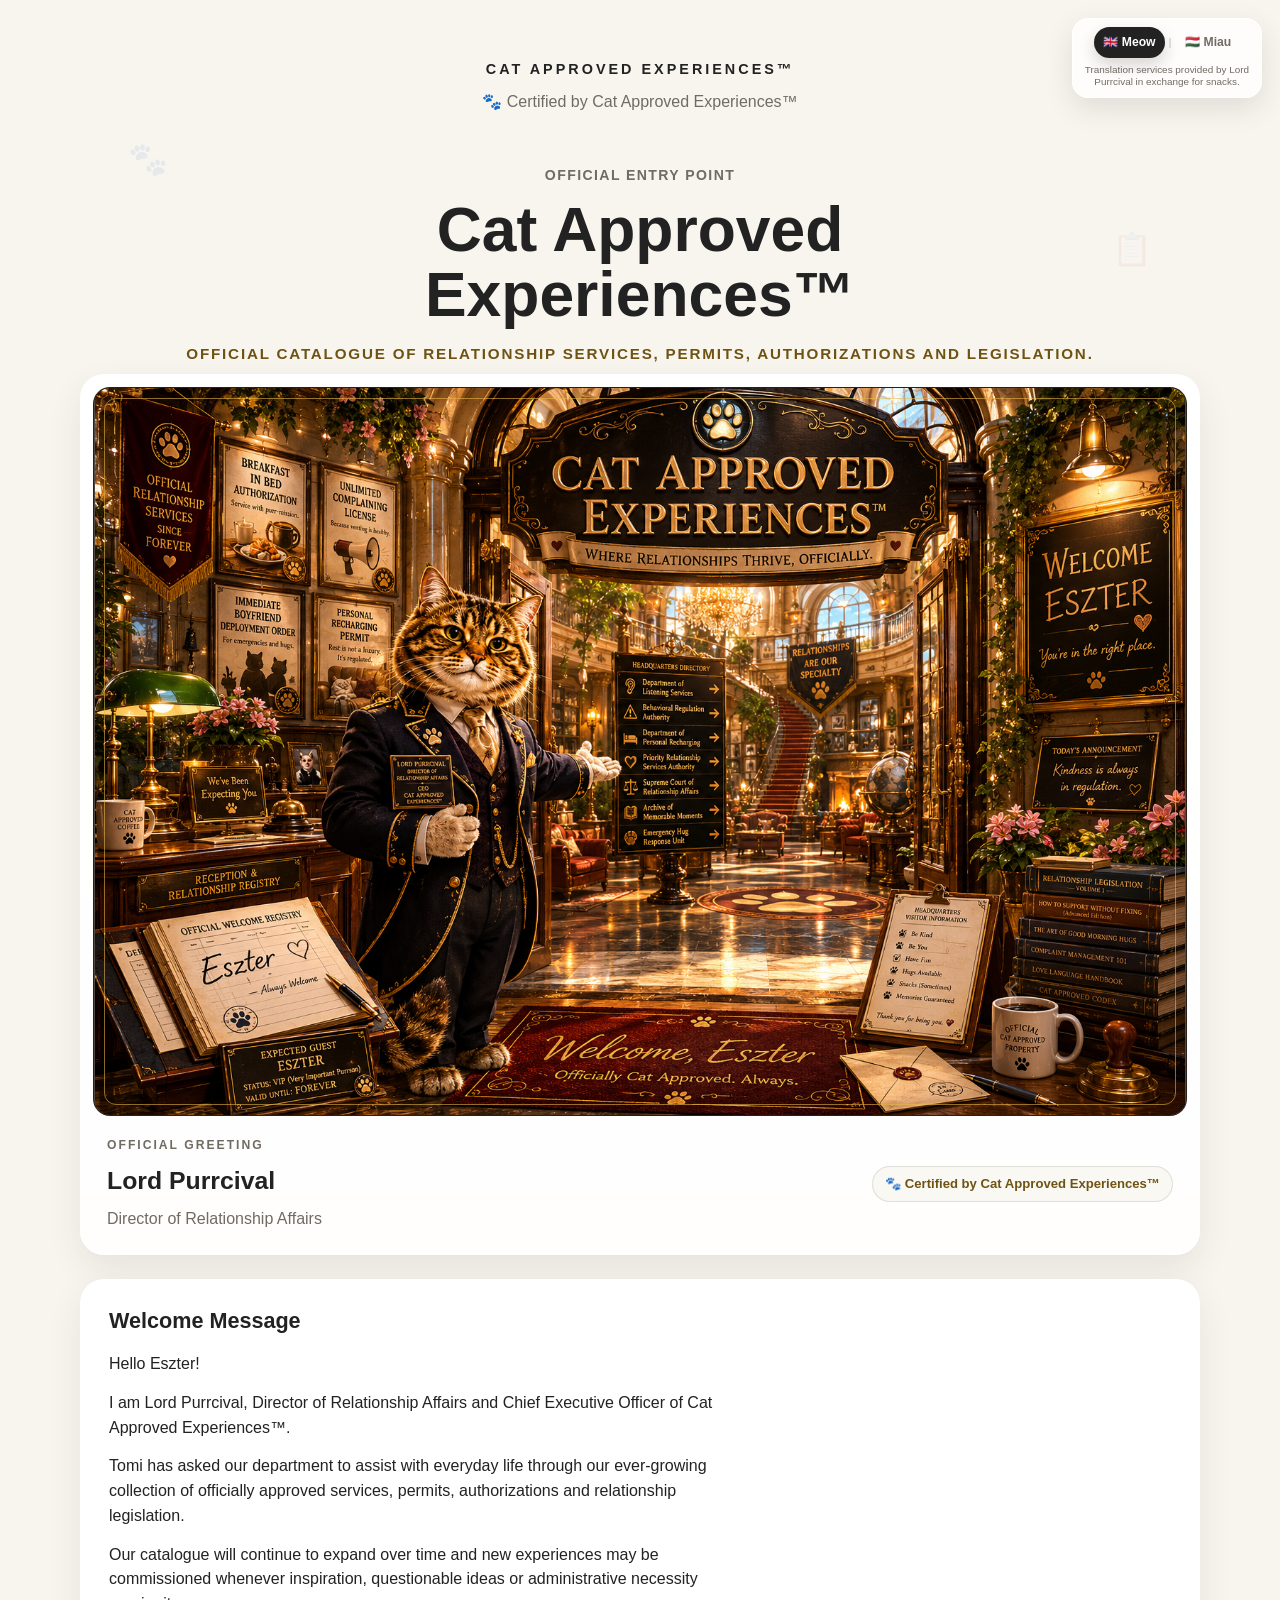
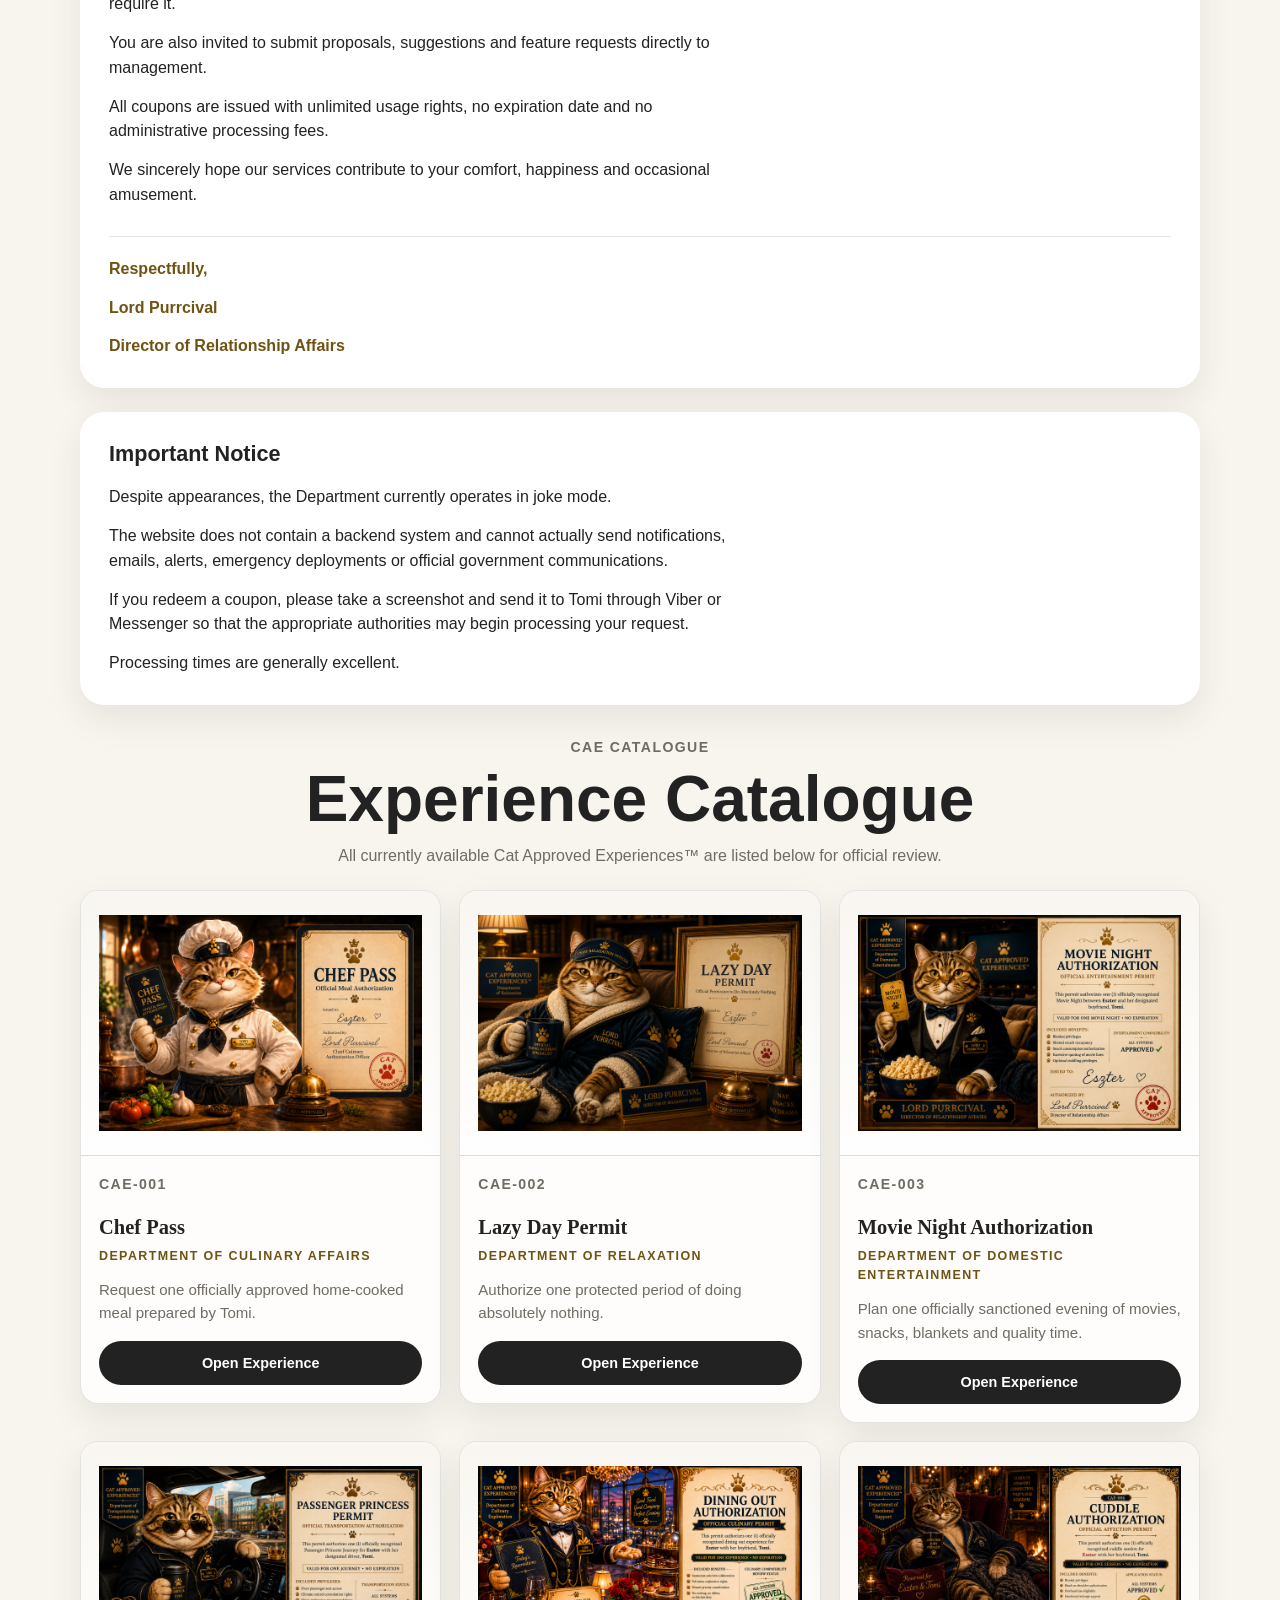
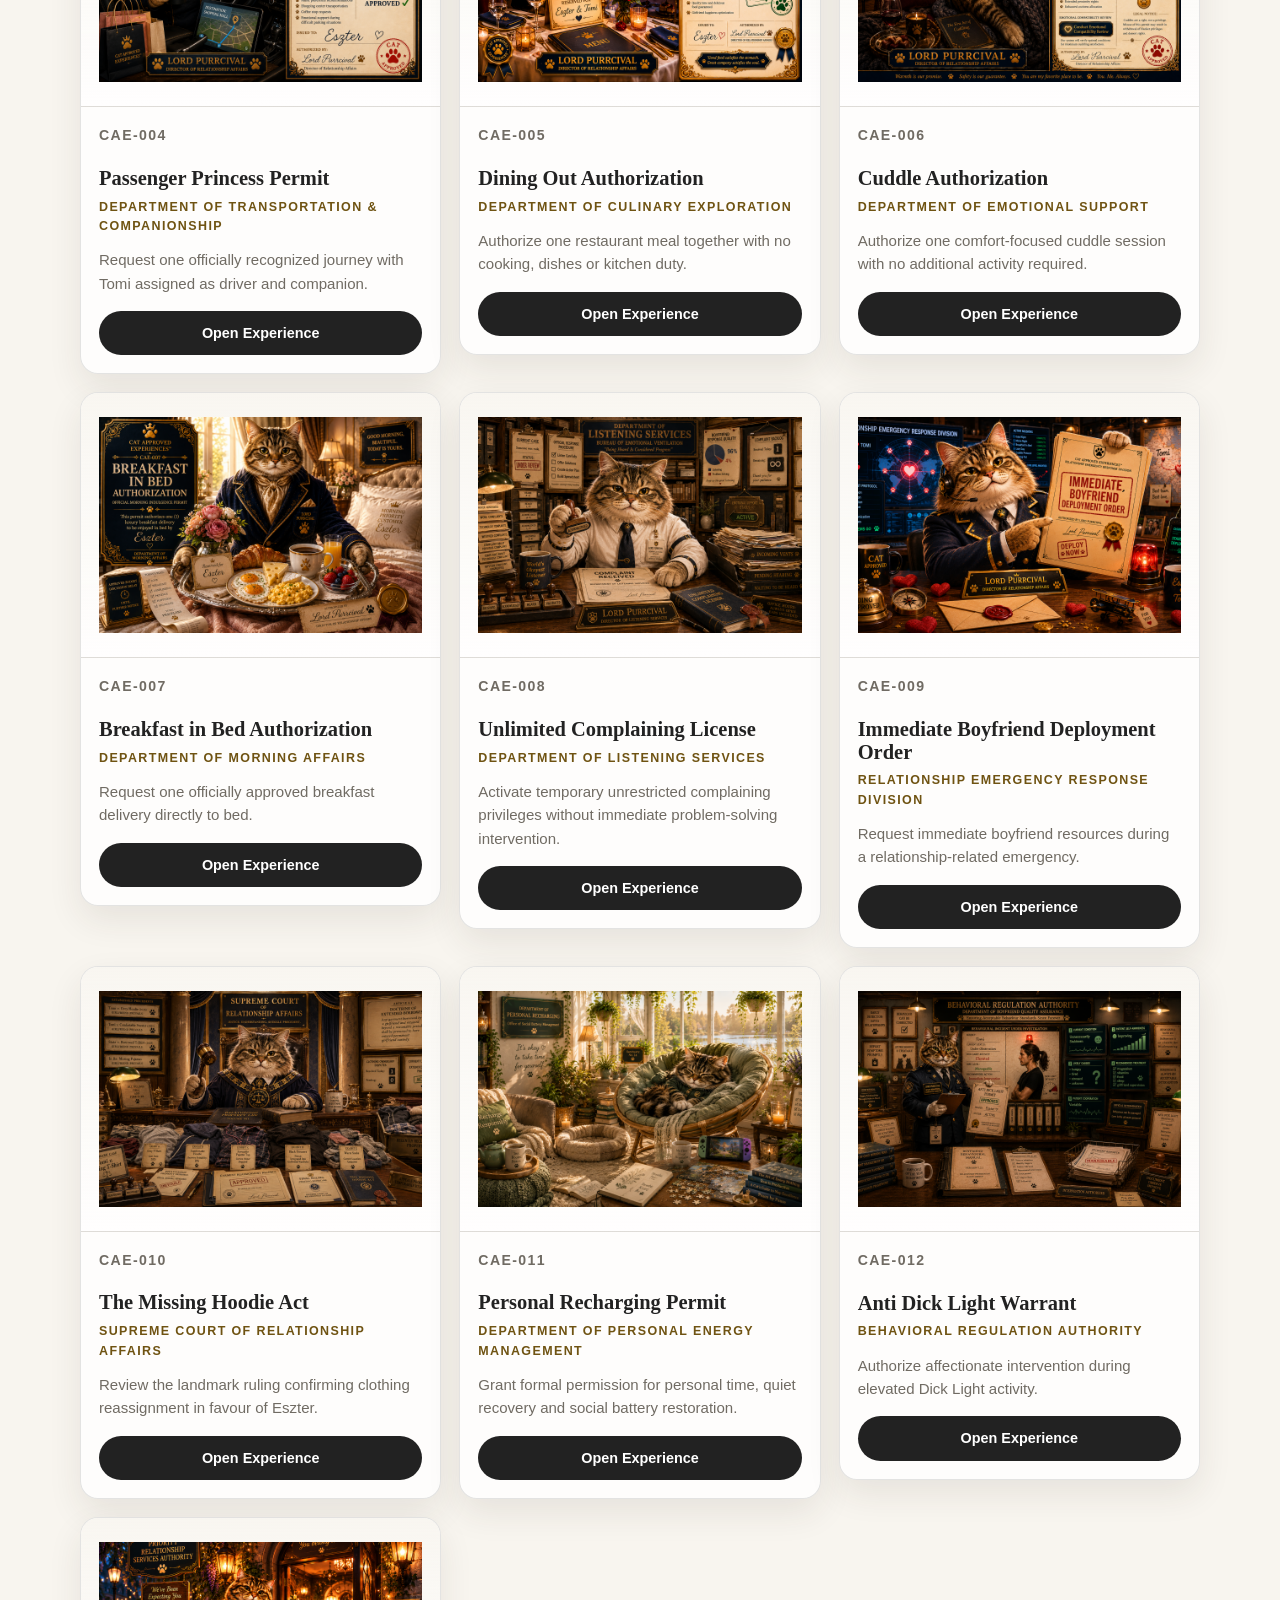
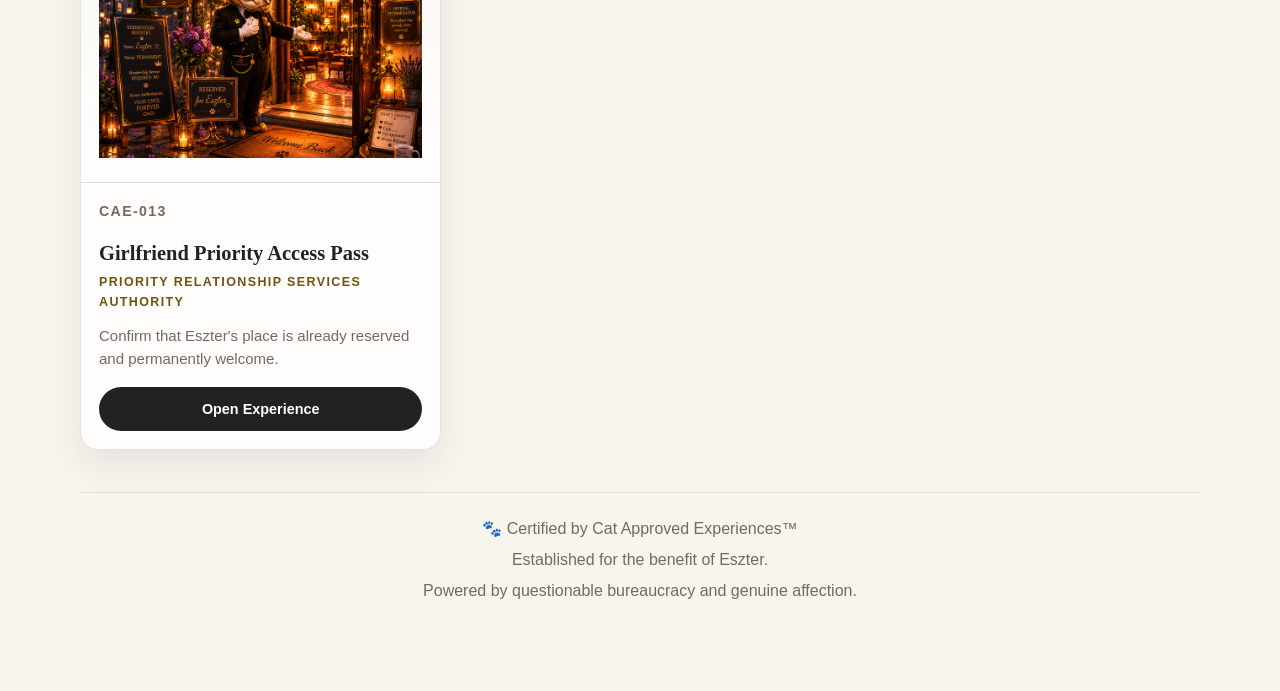
==== commit f11bc23d: "Refine catalogue interactions and artwork sizing" ====
--- a/index.html
+++ b/index.html
@@ -70,9 +70,9 @@
 
         <article class="approval-officer index-officer" aria-labelledby="index-officer-name">
 
-            <div class="approval-officer-media">
+            <div class="approval-officer-media coupon-artwork-frame">
                 <img
-                    class="approval-officer-portrait"
+                    class="approval-officer-portrait coupon-artwork"
                     src="shared/images/lord-purrcival/welcome.png"
                     alt="Lord Purrcival welcoming Eszter to Cat Approved Experiences"
                     data-i18n-alt="approvalOfficerPortraitAlt"
@@ -159,145 +159,340 @@
         <div class="catalogue-grid">
 
             <article class="catalogue-card">
-                <img src="shared/images/lord-purrcival/chef-pass.png" alt="" width="768" height="512">
+                <div class="catalogue-card-inner">
+                    <div class="catalogue-card-face catalogue-card-front">
+                <div class="catalogue-card-image-frame">
+
+                    <img class="catalogue-card-image" src="shared/images/lord-purrcival/chef-pass.png" alt="" width="768" height="512">
+
+                </div>
                 <div class="catalogue-card-body">
                     <div class="coupon-id">CAE-001</div>
                     <h3 data-i18n="coupon001Title">Chef Pass</h3>
                     <p class="catalogue-department" data-i18n="coupon001Department">Department of Culinary Affairs</p>
                     <p data-i18n="coupon001Description">Request one officially approved home-cooked meal prepared by Tomi.</p>
-                    <a class="catalogue-button" href="chef-pass/?lang=en" data-language-link="chef-pass/" data-i18n="catalogueOpen">Open Experience</a>
-                </div>
-            </article>
-
-            <article class="catalogue-card">
-                <img src="shared/images/lord-purrcival/lazy-day.png" alt="" width="768" height="512">
+                    <a class="catalogue-button" data-catalogue-link href="chef-pass/?lang=en" data-language-link="chef-pass/" data-i18n="catalogueOpen">Open Experience</a>
+                </div>
+                    </div>
+
+                    <div class="catalogue-card-face catalogue-card-back" aria-live="polite">
+                        <div class="catalogue-processing-seal" aria-hidden="true">🐾</div>
+                        <div class="catalogue-processing-label" data-i18n="catalogueProcessingLabel">PROCESSING REQUEST</div>
+                        <p class="catalogue-processing-message" data-catalogue-processing-message>Retrieving authorized paperwork...</p>
+                        <p class="catalogue-processing-support" data-i18n="catalogueProcessingSupport">Forwarding to the appropriate department.</p>
+                    </div>
+                </div>
+            </article>
+
+            <article class="catalogue-card">
+                <div class="catalogue-card-inner">
+                    <div class="catalogue-card-face catalogue-card-front">
+                <div class="catalogue-card-image-frame">
+
+                    <img class="catalogue-card-image" src="shared/images/lord-purrcival/lazy-day.png" alt="" width="768" height="512">
+
+                </div>
                 <div class="catalogue-card-body">
                     <div class="coupon-id">CAE-002</div>
                     <h3 data-i18n="coupon002Title">Lazy Day Permit</h3>
                     <p class="catalogue-department" data-i18n="coupon002Department">Department of Relaxation</p>
                     <p data-i18n="coupon002Description">Authorize one protected period of doing absolutely nothing.</p>
-                    <a class="catalogue-button" href="lazy-day/?lang=en" data-language-link="lazy-day/" data-i18n="catalogueOpen">Open Experience</a>
-                </div>
-            </article>
-
-            <article class="catalogue-card">
-                <img src="shared/images/lord-purrcival/movie-night.png" alt="" width="768" height="512">
+                    <a class="catalogue-button" data-catalogue-link href="lazy-day/?lang=en" data-language-link="lazy-day/" data-i18n="catalogueOpen">Open Experience</a>
+                </div>
+                    </div>
+
+                    <div class="catalogue-card-face catalogue-card-back" aria-live="polite">
+                        <div class="catalogue-processing-seal" aria-hidden="true">🐾</div>
+                        <div class="catalogue-processing-label" data-i18n="catalogueProcessingLabel">PROCESSING REQUEST</div>
+                        <p class="catalogue-processing-message" data-catalogue-processing-message>Retrieving authorized paperwork...</p>
+                        <p class="catalogue-processing-support" data-i18n="catalogueProcessingSupport">Forwarding to the appropriate department.</p>
+                    </div>
+                </div>
+            </article>
+
+            <article class="catalogue-card">
+                <div class="catalogue-card-inner">
+                    <div class="catalogue-card-face catalogue-card-front">
+                <div class="catalogue-card-image-frame">
+
+                    <img class="catalogue-card-image" src="shared/images/lord-purrcival/movie-night.png" alt="" width="768" height="512">
+
+                </div>
                 <div class="catalogue-card-body">
                     <div class="coupon-id">CAE-003</div>
                     <h3 data-i18n="coupon003Title">Movie Night Authorization</h3>
                     <p class="catalogue-department" data-i18n="coupon003Department">Department of Domestic Entertainment</p>
                     <p data-i18n="coupon003Description">Plan one officially sanctioned evening of movies, snacks, blankets and quality time.</p>
-                    <a class="catalogue-button" href="movie-night/?lang=en" data-language-link="movie-night/" data-i18n="catalogueOpen">Open Experience</a>
-                </div>
-            </article>
-
-            <article class="catalogue-card">
-                <img src="shared/images/lord-purrcival/passenger-permit.png" alt="" width="768" height="512">
+                    <a class="catalogue-button" data-catalogue-link href="movie-night/?lang=en" data-language-link="movie-night/" data-i18n="catalogueOpen">Open Experience</a>
+                </div>
+                    </div>
+
+                    <div class="catalogue-card-face catalogue-card-back" aria-live="polite">
+                        <div class="catalogue-processing-seal" aria-hidden="true">🐾</div>
+                        <div class="catalogue-processing-label" data-i18n="catalogueProcessingLabel">PROCESSING REQUEST</div>
+                        <p class="catalogue-processing-message" data-catalogue-processing-message>Retrieving authorized paperwork...</p>
+                        <p class="catalogue-processing-support" data-i18n="catalogueProcessingSupport">Forwarding to the appropriate department.</p>
+                    </div>
+                </div>
+            </article>
+
+            <article class="catalogue-card">
+                <div class="catalogue-card-inner">
+                    <div class="catalogue-card-face catalogue-card-front">
+                <div class="catalogue-card-image-frame">
+
+                    <img class="catalogue-card-image" src="shared/images/lord-purrcival/passenger-permit.png" alt="" width="768" height="512">
+
+                </div>
                 <div class="catalogue-card-body">
                     <div class="coupon-id">CAE-004</div>
                     <h3 data-i18n="coupon004Title">Passenger Princess Permit</h3>
                     <p class="catalogue-department" data-i18n="coupon004Department">Department of Transportation & Companionship</p>
                     <p data-i18n="coupon004Description">Request one officially recognized journey with Tomi assigned as driver and companion.</p>
-                    <a class="catalogue-button" href="passenger-princess/?lang=en" data-language-link="passenger-princess/" data-i18n="catalogueOpen">Open Experience</a>
-                </div>
-            </article>
-
-            <article class="catalogue-card">
-                <img src="shared/images/lord-purrcival/dinning-out.png" alt="" width="768" height="512">
+                    <a class="catalogue-button" data-catalogue-link href="passenger-princess/?lang=en" data-language-link="passenger-princess/" data-i18n="catalogueOpen">Open Experience</a>
+                </div>
+                    </div>
+
+                    <div class="catalogue-card-face catalogue-card-back" aria-live="polite">
+                        <div class="catalogue-processing-seal" aria-hidden="true">🐾</div>
+                        <div class="catalogue-processing-label" data-i18n="catalogueProcessingLabel">PROCESSING REQUEST</div>
+                        <p class="catalogue-processing-message" data-catalogue-processing-message>Retrieving authorized paperwork...</p>
+                        <p class="catalogue-processing-support" data-i18n="catalogueProcessingSupport">Forwarding to the appropriate department.</p>
+                    </div>
+                </div>
+            </article>
+
+            <article class="catalogue-card">
+                <div class="catalogue-card-inner">
+                    <div class="catalogue-card-face catalogue-card-front">
+                <div class="catalogue-card-image-frame">
+
+                    <img class="catalogue-card-image" src="shared/images/lord-purrcival/dinning-out.png" alt="" width="768" height="512">
+
+                </div>
                 <div class="catalogue-card-body">
                     <div class="coupon-id">CAE-005</div>
                     <h3 data-i18n="coupon005Title">Dining Out Authorization</h3>
                     <p class="catalogue-department" data-i18n="coupon005Department">Department of Culinary Exploration</p>
                     <p data-i18n="coupon005Description">Authorize one restaurant meal together with no cooking, dishes or kitchen duty.</p>
-                    <a class="catalogue-button" href="dining-out/?lang=en" data-language-link="dining-out/" data-i18n="catalogueOpen">Open Experience</a>
-                </div>
-            </article>
-
-            <article class="catalogue-card">
-                <img src="shared/images/lord-purrcival/cuddle-authorization.png" alt="" width="768" height="512">
+                    <a class="catalogue-button" data-catalogue-link href="dining-out/?lang=en" data-language-link="dining-out/" data-i18n="catalogueOpen">Open Experience</a>
+                </div>
+                    </div>
+
+                    <div class="catalogue-card-face catalogue-card-back" aria-live="polite">
+                        <div class="catalogue-processing-seal" aria-hidden="true">🐾</div>
+                        <div class="catalogue-processing-label" data-i18n="catalogueProcessingLabel">PROCESSING REQUEST</div>
+                        <p class="catalogue-processing-message" data-catalogue-processing-message>Retrieving authorized paperwork...</p>
+                        <p class="catalogue-processing-support" data-i18n="catalogueProcessingSupport">Forwarding to the appropriate department.</p>
+                    </div>
+                </div>
+            </article>
+
+            <article class="catalogue-card">
+                <div class="catalogue-card-inner">
+                    <div class="catalogue-card-face catalogue-card-front">
+                <div class="catalogue-card-image-frame">
+
+                    <img class="catalogue-card-image" src="shared/images/lord-purrcival/cuddle-authorization.png" alt="" width="768" height="512">
+
+                </div>
                 <div class="catalogue-card-body">
                     <div class="coupon-id">CAE-006</div>
                     <h3 data-i18n="coupon006Title">Cuddle Authorization</h3>
                     <p class="catalogue-department" data-i18n="coupon006Department">Department of Emotional Support</p>
                     <p data-i18n="coupon006Description">Authorize one comfort-focused cuddle session with no additional activity required.</p>
-                    <a class="catalogue-button" href="cuddle-authorization/?lang=en" data-language-link="cuddle-authorization/" data-i18n="catalogueOpen">Open Experience</a>
-                </div>
-            </article>
-
-            <article class="catalogue-card">
-                <img src="shared/images/lord-purrcival/breakfast-in-bed.png" alt="" width="768" height="512">
+                    <a class="catalogue-button" data-catalogue-link href="cuddle-authorization/?lang=en" data-language-link="cuddle-authorization/" data-i18n="catalogueOpen">Open Experience</a>
+                </div>
+                    </div>
+
+                    <div class="catalogue-card-face catalogue-card-back" aria-live="polite">
+                        <div class="catalogue-processing-seal" aria-hidden="true">🐾</div>
+                        <div class="catalogue-processing-label" data-i18n="catalogueProcessingLabel">PROCESSING REQUEST</div>
+                        <p class="catalogue-processing-message" data-catalogue-processing-message>Retrieving authorized paperwork...</p>
+                        <p class="catalogue-processing-support" data-i18n="catalogueProcessingSupport">Forwarding to the appropriate department.</p>
+                    </div>
+                </div>
+            </article>
+
+            <article class="catalogue-card">
+                <div class="catalogue-card-inner">
+                    <div class="catalogue-card-face catalogue-card-front">
+                <div class="catalogue-card-image-frame">
+
+                    <img class="catalogue-card-image" src="shared/images/lord-purrcival/breakfast-in-bed.png" alt="" width="768" height="512">
+
+                </div>
                 <div class="catalogue-card-body">
                     <div class="coupon-id">CAE-007</div>
                     <h3 data-i18n="coupon007Title">Breakfast in Bed Authorization</h3>
                     <p class="catalogue-department" data-i18n="coupon007Department">Department of Morning Affairs</p>
                     <p data-i18n="coupon007Description">Request one officially approved breakfast delivery directly to bed.</p>
-                    <a class="catalogue-button" href="breakfast-in-bed/?lang=en" data-language-link="breakfast-in-bed/" data-i18n="catalogueOpen">Open Experience</a>
-                </div>
-            </article>
-
-            <article class="catalogue-card">
-                <img src="shared/images/lord-purrcival/unlimited-complaining.png" alt="" width="768" height="512">
+                    <a class="catalogue-button" data-catalogue-link href="breakfast-in-bed/?lang=en" data-language-link="breakfast-in-bed/" data-i18n="catalogueOpen">Open Experience</a>
+                </div>
+                    </div>
+
+                    <div class="catalogue-card-face catalogue-card-back" aria-live="polite">
+                        <div class="catalogue-processing-seal" aria-hidden="true">🐾</div>
+                        <div class="catalogue-processing-label" data-i18n="catalogueProcessingLabel">PROCESSING REQUEST</div>
+                        <p class="catalogue-processing-message" data-catalogue-processing-message>Retrieving authorized paperwork...</p>
+                        <p class="catalogue-processing-support" data-i18n="catalogueProcessingSupport">Forwarding to the appropriate department.</p>
+                    </div>
+                </div>
+            </article>
+
+            <article class="catalogue-card">
+                <div class="catalogue-card-inner">
+                    <div class="catalogue-card-face catalogue-card-front">
+                <div class="catalogue-card-image-frame">
+
+                    <img class="catalogue-card-image" src="shared/images/lord-purrcival/unlimited-complaining.png" alt="" width="768" height="512">
+
+                </div>
                 <div class="catalogue-card-body">
                     <div class="coupon-id">CAE-008</div>
                     <h3 data-i18n="coupon008Title">Unlimited Complaining License</h3>
                     <p class="catalogue-department" data-i18n="coupon008Department">Department of Listening Services</p>
                     <p data-i18n="coupon008Description">Activate temporary unrestricted complaining privileges without immediate problem-solving intervention.</p>
-                    <a class="catalogue-button" href="unlimited-complaining/?lang=en" data-language-link="unlimited-complaining/" data-i18n="catalogueOpen">Open Experience</a>
-                </div>
-            </article>
-
-            <article class="catalogue-card">
-                <img src="shared/images/lord-purrcival/boyfriend-deployment.png" alt="" width="768" height="512">
+                    <a class="catalogue-button" data-catalogue-link href="unlimited-complaining/?lang=en" data-language-link="unlimited-complaining/" data-i18n="catalogueOpen">Open Experience</a>
+                </div>
+                    </div>
+
+                    <div class="catalogue-card-face catalogue-card-back" aria-live="polite">
+                        <div class="catalogue-processing-seal" aria-hidden="true">🐾</div>
+                        <div class="catalogue-processing-label" data-i18n="catalogueProcessingLabel">PROCESSING REQUEST</div>
+                        <p class="catalogue-processing-message" data-catalogue-processing-message>Retrieving authorized paperwork...</p>
+                        <p class="catalogue-processing-support" data-i18n="catalogueProcessingSupport">Forwarding to the appropriate department.</p>
+                    </div>
+                </div>
+            </article>
+
+            <article class="catalogue-card">
+                <div class="catalogue-card-inner">
+                    <div class="catalogue-card-face catalogue-card-front">
+                <div class="catalogue-card-image-frame">
+
+                    <img class="catalogue-card-image" src="shared/images/lord-purrcival/boyfriend-deployment.png" alt="" width="768" height="512">
+
+                </div>
                 <div class="catalogue-card-body">
                     <div class="coupon-id">CAE-009</div>
                     <h3 data-i18n="coupon009Title">Immediate Boyfriend Deployment Order</h3>
                     <p class="catalogue-department" data-i18n="coupon009Department">Relationship Emergency Response Division</p>
                     <p data-i18n="coupon009Description">Request immediate boyfriend resources during a relationship-related emergency.</p>
-                    <a class="catalogue-button" href="immediate-boyfriend-deployment/?lang=en" data-language-link="immediate-boyfriend-deployment/" data-i18n="catalogueOpen">Open Experience</a>
-                </div>
-            </article>
-
-            <article class="catalogue-card">
-                <img src="shared/images/lord-purrcival/missing-hoodie-act.png" alt="" width="768" height="512">
+                    <a class="catalogue-button" data-catalogue-link href="immediate-boyfriend-deployment/?lang=en" data-language-link="immediate-boyfriend-deployment/" data-i18n="catalogueOpen">Open Experience</a>
+                </div>
+                    </div>
+
+                    <div class="catalogue-card-face catalogue-card-back" aria-live="polite">
+                        <div class="catalogue-processing-seal" aria-hidden="true">🐾</div>
+                        <div class="catalogue-processing-label" data-i18n="catalogueProcessingLabel">PROCESSING REQUEST</div>
+                        <p class="catalogue-processing-message" data-catalogue-processing-message>Retrieving authorized paperwork...</p>
+                        <p class="catalogue-processing-support" data-i18n="catalogueProcessingSupport">Forwarding to the appropriate department.</p>
+                    </div>
+                </div>
+            </article>
+
+            <article class="catalogue-card">
+                <div class="catalogue-card-inner">
+                    <div class="catalogue-card-face catalogue-card-front">
+                <div class="catalogue-card-image-frame">
+
+                    <img class="catalogue-card-image" src="shared/images/lord-purrcival/missing-hoodie-act.png" alt="" width="768" height="512">
+
+                </div>
                 <div class="catalogue-card-body">
                     <div class="coupon-id">CAE-010</div>
                     <h3 data-i18n="coupon010Title">The Missing Hoodie Act</h3>
                     <p class="catalogue-department" data-i18n="coupon010Department">Supreme Court of Relationship Affairs</p>
                     <p data-i18n="coupon010Description">Review the landmark ruling confirming clothing reassignment in favour of Eszter.</p>
-                    <a class="catalogue-button" href="missing-hoodie-act/?lang=en" data-language-link="missing-hoodie-act/" data-i18n="catalogueOpen">Open Experience</a>
-                </div>
-            </article>
-
-            <article class="catalogue-card">
-                <img src="shared/images/lord-purrcival/personal-recharge-permit.png" alt="" width="768" height="512">
+                    <a class="catalogue-button" data-catalogue-link href="missing-hoodie-act/?lang=en" data-language-link="missing-hoodie-act/" data-i18n="catalogueOpen">Open Experience</a>
+                </div>
+                    </div>
+
+                    <div class="catalogue-card-face catalogue-card-back" aria-live="polite">
+                        <div class="catalogue-processing-seal" aria-hidden="true">🐾</div>
+                        <div class="catalogue-processing-label" data-i18n="catalogueProcessingLabel">PROCESSING REQUEST</div>
+                        <p class="catalogue-processing-message" data-catalogue-processing-message>Retrieving authorized paperwork...</p>
+                        <p class="catalogue-processing-support" data-i18n="catalogueProcessingSupport">Forwarding to the appropriate department.</p>
+                    </div>
+                </div>
+            </article>
+
+            <article class="catalogue-card">
+                <div class="catalogue-card-inner">
+                    <div class="catalogue-card-face catalogue-card-front">
+                <div class="catalogue-card-image-frame">
+
+                    <img class="catalogue-card-image" src="shared/images/lord-purrcival/personal-recharge-permit.png" alt="" width="768" height="512">
+
+                </div>
                 <div class="catalogue-card-body">
                     <div class="coupon-id">CAE-011</div>
                     <h3 data-i18n="coupon011Title">Personal Recharging Permit</h3>
                     <p class="catalogue-department" data-i18n="coupon011Department">Department of Personal Energy Management</p>
                     <p data-i18n="coupon011Description">Grant formal permission for personal time, quiet recovery and social battery restoration.</p>
-                    <a class="catalogue-button" href="personal-recharging-permit/?lang=en" data-language-link="personal-recharging-permit/" data-i18n="catalogueOpen">Open Experience</a>
-                </div>
-            </article>
-
-            <article class="catalogue-card">
-                <img src="shared/images/lord-purrcival/anti-dick-light-warrant.png" alt="" width="768" height="512">
+                    <a class="catalogue-button" data-catalogue-link href="personal-recharging-permit/?lang=en" data-language-link="personal-recharging-permit/" data-i18n="catalogueOpen">Open Experience</a>
+                </div>
+                    </div>
+
+                    <div class="catalogue-card-face catalogue-card-back" aria-live="polite">
+                        <div class="catalogue-processing-seal" aria-hidden="true">🐾</div>
+                        <div class="catalogue-processing-label" data-i18n="catalogueProcessingLabel">PROCESSING REQUEST</div>
+                        <p class="catalogue-processing-message" data-catalogue-processing-message>Retrieving authorized paperwork...</p>
+                        <p class="catalogue-processing-support" data-i18n="catalogueProcessingSupport">Forwarding to the appropriate department.</p>
+                    </div>
+                </div>
+            </article>
+
+            <article class="catalogue-card">
+                <div class="catalogue-card-inner">
+                    <div class="catalogue-card-face catalogue-card-front">
+                <div class="catalogue-card-image-frame">
+
+                    <img class="catalogue-card-image" src="shared/images/lord-purrcival/anti-dick-light-warrant.png" alt="" width="768" height="512">
+
+                </div>
                 <div class="catalogue-card-body">
                     <div class="coupon-id">CAE-012</div>
                     <h3 data-i18n="coupon012Title">Anti Dick Light Warrant</h3>
                     <p class="catalogue-department" data-i18n="coupon012Department">Behavioral Regulation Authority</p>
                     <p data-i18n="coupon012Description">Authorize affectionate intervention during elevated Dick Light activity.</p>
-                    <a class="catalogue-button" href="anti-dick-light-warrant/?lang=en" data-language-link="anti-dick-light-warrant/" data-i18n="catalogueOpen">Open Experience</a>
-                </div>
-            </article>
-
-            <article class="catalogue-card">
-                <img src="shared/images/lord-purrcival/girlfriend-priority-access-pass.png" alt="" width="768" height="512">
+                    <a class="catalogue-button" data-catalogue-link href="anti-dick-light-warrant/?lang=en" data-language-link="anti-dick-light-warrant/" data-i18n="catalogueOpen">Open Experience</a>
+                </div>
+                    </div>
+
+                    <div class="catalogue-card-face catalogue-card-back" aria-live="polite">
+                        <div class="catalogue-processing-seal" aria-hidden="true">🐾</div>
+                        <div class="catalogue-processing-label" data-i18n="catalogueProcessingLabel">PROCESSING REQUEST</div>
+                        <p class="catalogue-processing-message" data-catalogue-processing-message>Retrieving authorized paperwork...</p>
+                        <p class="catalogue-processing-support" data-i18n="catalogueProcessingSupport">Forwarding to the appropriate department.</p>
+                    </div>
+                </div>
+            </article>
+
+            <article class="catalogue-card">
+                <div class="catalogue-card-inner">
+                    <div class="catalogue-card-face catalogue-card-front">
+                <div class="catalogue-card-image-frame">
+
+                    <img class="catalogue-card-image" src="shared/images/lord-purrcival/girlfriend-priority-access-pass.png" alt="" width="768" height="512">
+
+                </div>
                 <div class="catalogue-card-body">
                     <div class="coupon-id">CAE-013</div>
                     <h3 data-i18n="coupon013Title">Girlfriend Priority Access Pass</h3>
                     <p class="catalogue-department" data-i18n="coupon013Department">Priority Relationship Services Authority</p>
                     <p data-i18n="coupon013Description">Confirm that Eszter's place is already reserved and permanently welcome.</p>
-                    <a class="catalogue-button" href="girlfriend-priority-access-pass/?lang=en" data-language-link="girlfriend-priority-access-pass/" data-i18n="catalogueOpen">Open Experience</a>
+                    <a class="catalogue-button" data-catalogue-link href="girlfriend-priority-access-pass/?lang=en" data-language-link="girlfriend-priority-access-pass/" data-i18n="catalogueOpen">Open Experience</a>
+                </div>
+                    </div>
+
+                    <div class="catalogue-card-face catalogue-card-back" aria-live="polite">
+                        <div class="catalogue-processing-seal" aria-hidden="true">🐾</div>
+                        <div class="catalogue-processing-label" data-i18n="catalogueProcessingLabel">PROCESSING REQUEST</div>
+                        <p class="catalogue-processing-message" data-catalogue-processing-message>Retrieving authorized paperwork...</p>
+                        <p class="catalogue-processing-support" data-i18n="catalogueProcessingSupport">Forwarding to the appropriate department.</p>
+                    </div>
                 </div>
             </article>
 
--- a/shared/style.css
+++ b/shared/style.css
@@ -204,8 +204,11 @@
 
 .approval-officer-media{
     position:relative;
-    display:block;
+    display:flex;
+    align-items:center;
+    justify-content:center;
     width:100%;
+    aspect-ratio:3 / 2;
     padding:0;
     overflow:hidden;
     border:1px solid rgba(34,34,34,.1);
@@ -231,8 +234,21 @@
 .approval-officer-portrait{
     display:block;
     width:100%;
-    height:auto;
+    height:100%;
+    object-fit:contain;
+    object-position:center;
     border-radius:16px;
+}
+
+.coupon-artwork-frame{
+    width:100%;
+    aspect-ratio:3 / 2;
+}
+
+.coupon-artwork{
+    max-width:100%;
+    max-height:100%;
+    object-fit:contain;
 }
 
 .approval-officer-details{
@@ -1131,28 +1147,130 @@
 }
 
 .catalogue-card{
-    display:flex;
+    position:relative;
+    display:block;
     overflow:hidden;
     border:1px solid var(--line);
     border-radius:18px;
     background:rgba(255,255,255,.82);
     box-shadow:var(--shadow);
+    cursor:pointer;
+    perspective:1200px;
+}
+
+.catalogue-card-inner{
+    display:grid;
+    width:100%;
+    min-height:100%;
+    transform-style:preserve-3d;
+    transition:transform .62s cubic-bezier(.2,.72,.2,1);
+}
+
+.catalogue-card.is-processing .catalogue-card-inner{
+    transform:rotateY(180deg);
+}
+
+.catalogue-card-face{
+    grid-area:1 / 1;
+    min-width:0;
+    backface-visibility:hidden;
+    -webkit-backface-visibility:hidden;
+}
+
+.catalogue-card-front{
+    display:flex;
+    min-height:100%;
     flex-direction:column;
 }
 
-.catalogue-card img{
+.catalogue-card-back{
+    position:relative;
+    display:flex;
+    min-height:100%;
+    padding:28px 22px;
+    align-items:center;
+    justify-content:center;
+    flex-direction:column;
+    gap:12px;
+    overflow:hidden;
+    background:
+        linear-gradient(180deg, rgba(255,255,255,.94), rgba(248,245,239,.88)),
+        radial-gradient(circle at 50% 18%, rgba(233,185,73,.18), transparent 48%);
+    text-align:center;
+    transform:rotateY(180deg);
+}
+
+.catalogue-card-back::before{
+    position:absolute;
+    inset:14px;
+    content:"";
+    border:1px solid rgba(233,185,73,.5);
+    border-radius:13px;
+    pointer-events:none;
+}
+
+.catalogue-processing-seal{
+    display:flex;
+    width:54px;
+    height:54px;
+    align-items:center;
+    justify-content:center;
+    border:1px solid rgba(111,83,18,.24);
+    border-radius:50%;
+    background:rgba(255,255,255,.66);
+    color:var(--gold-dark);
+    font-size:1.55rem;
+    box-shadow:0 10px 22px rgba(52,45,34,.08);
+}
+
+.catalogue-processing-label{
+    color:var(--gold-dark);
+    font-size:.78rem;
+    font-weight:900;
+    letter-spacing:1.8px;
+    text-transform:uppercase;
+}
+
+.catalogue-processing-message{
+    max-width:22ch;
+    color:var(--ink);
+    font-family:Georgia,serif;
+    font-size:1.22rem;
+    line-height:1.2;
+}
+
+.catalogue-processing-support{
+    max-width:26ch;
+    color:var(--muted);
+    font-size:.88rem;
+    line-height:1.45;
+}
+
+.catalogue-card-image-frame{
+    display:flex;
+    align-items:center;
+    justify-content:center;
+    width:100%;
+    aspect-ratio:3 / 2;
+    padding:24px 18px;
+    background:linear-gradient(180deg, rgba(248,245,239,.9), rgba(255,255,255,.58));
+    border-bottom:1px solid var(--line);
+}
+
+.catalogue-card-image-frame img,
+.catalogue-card-image{
     display:block;
     width:100%;
     height:auto;
-    padding:24px 18px;
+    max-width:100%;
+    max-height:100%;
     object-fit:contain;
     object-position:center;
-    background:linear-gradient(180deg, rgba(248,245,239,.9), rgba(255,255,255,.58));
-    border-bottom:1px solid var(--line);
 }
 
 .catalogue-card-body{
     display:flex;
+    flex:1;
     padding:18px;
     flex-direction:column;
 }
@@ -1195,6 +1313,10 @@
     transition:transform .18s ease, box-shadow .18s ease, background .18s ease;
 }
 
+.catalogue-card.is-processing .catalogue-button{
+    pointer-events:none;
+}
+
 .catalogue-button:hover{
     transform:translateY(-1px);
     box-shadow:0 10px 20px rgba(34,34,34,.13);
@@ -1604,7 +1726,8 @@
     .action-button::after,
     .redeem-button::after,
     .secondary-button::after,
-    .lang::after{
+    .lang::after,
+    .catalogue-card::after{
         position:absolute;
         z-index:2;
         content:"🐾";
@@ -1645,6 +1768,12 @@
         font-size:.56rem;
     }
 
+    .catalogue-card::after{
+        top:14px;
+        right:14px;
+        z-index:5;
+    }
+
     .action-button:hover::after,
     .action-button:focus-visible::after,
     .redeem-button:hover::after,
@@ -1652,9 +1781,18 @@
     .secondary-button:hover::after,
     .secondary-button:focus-visible::after,
     .lang:hover::after,
-    .lang:focus-visible::after{
+    .lang:focus-visible::after,
+    .catalogue-card:not(.is-processing):hover::after,
+    .catalogue-card:focus-within:not(.is-processing)::after{
         opacity:1;
         transform:translate3d(0,0,0) scale(1) rotate(-8deg);
+    }
+
+    .catalogue-card.is-processing::after,
+    .catalogue-card.is-processing:hover::after,
+    .catalogue-card.is-processing:focus-within::after{
+        opacity:0;
+        transform:translate3d(4px,4px,0) scale(.86) rotate(-8deg);
     }
 
     .action-button:hover,
@@ -1893,6 +2031,18 @@
         transition:none;
     }
 
+    .catalogue-card-inner{
+        transform:none !important;
+    }
+
+    .catalogue-card.is-processing .catalogue-card-front{
+        opacity:0;
+    }
+
+    .catalogue-card.is-processing .catalogue-card-back{
+        transform:none;
+    }
+
     *,
     *::before,
     *::after{
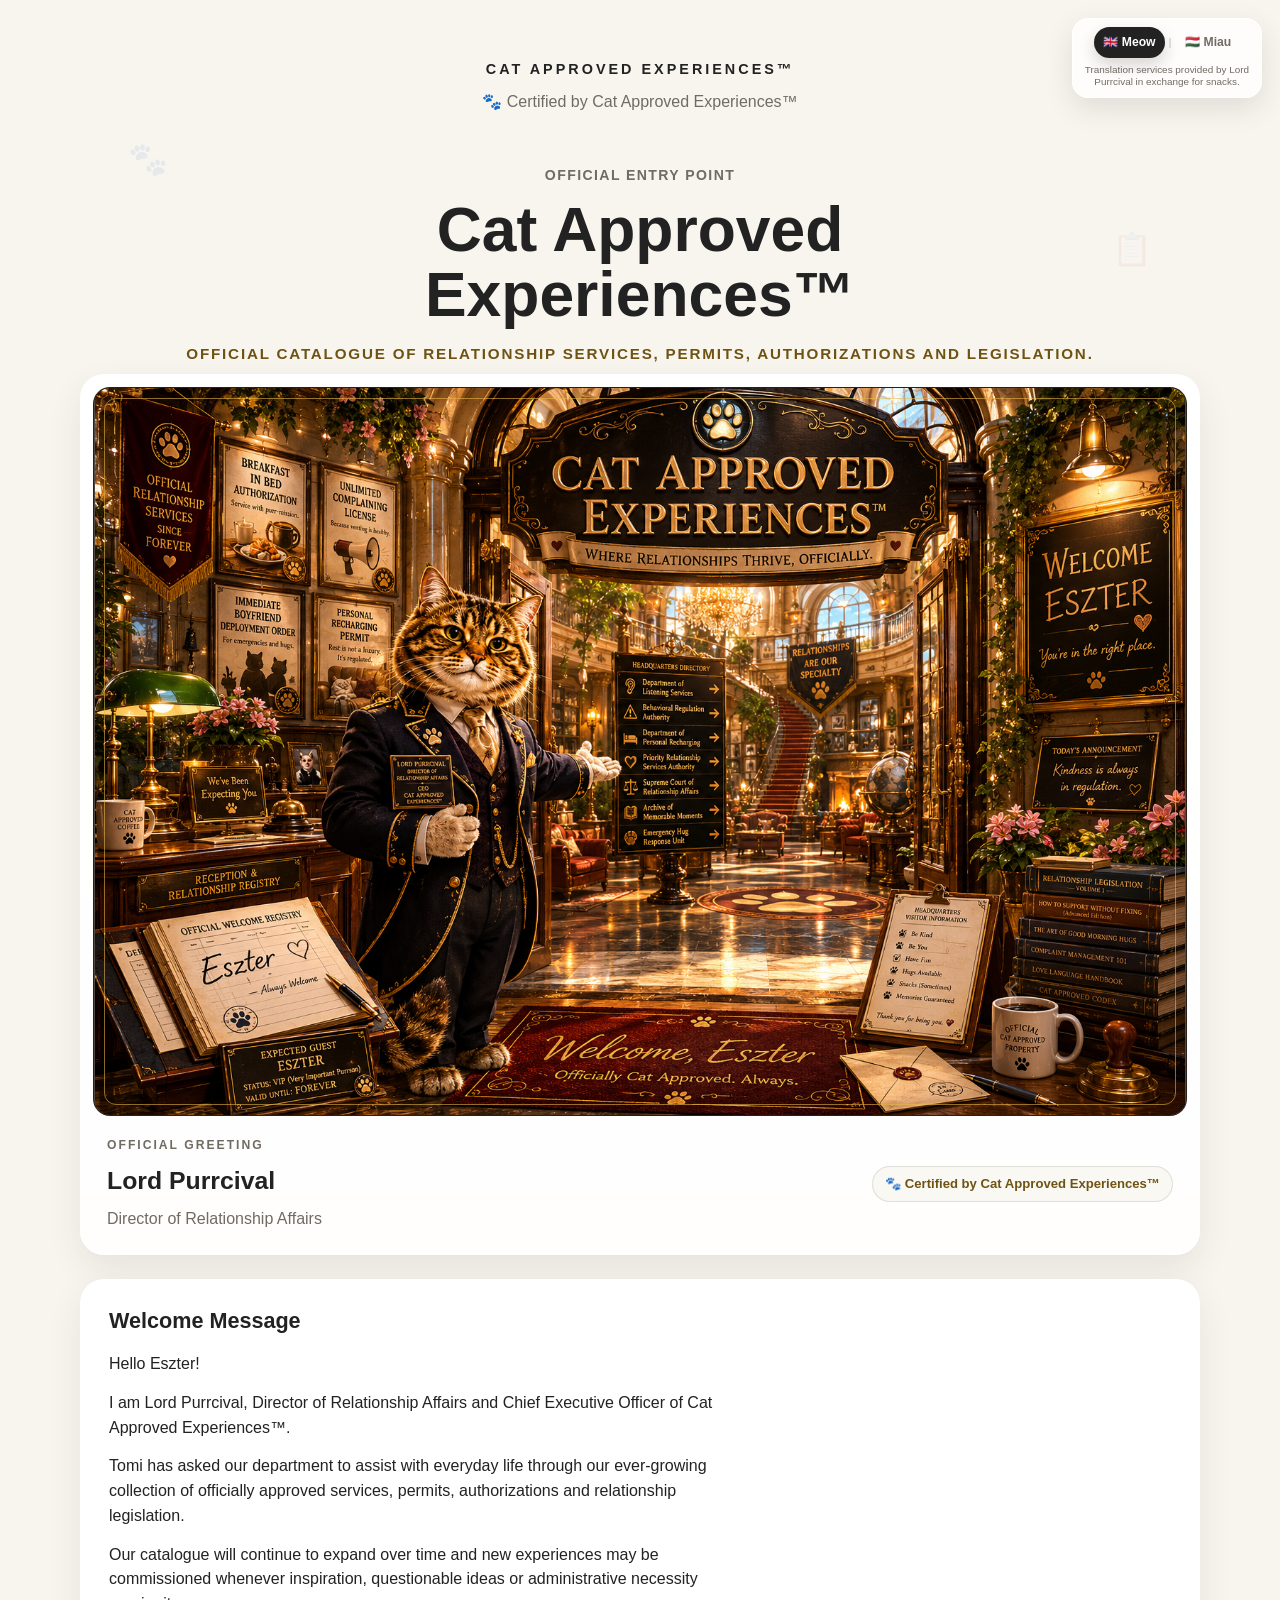
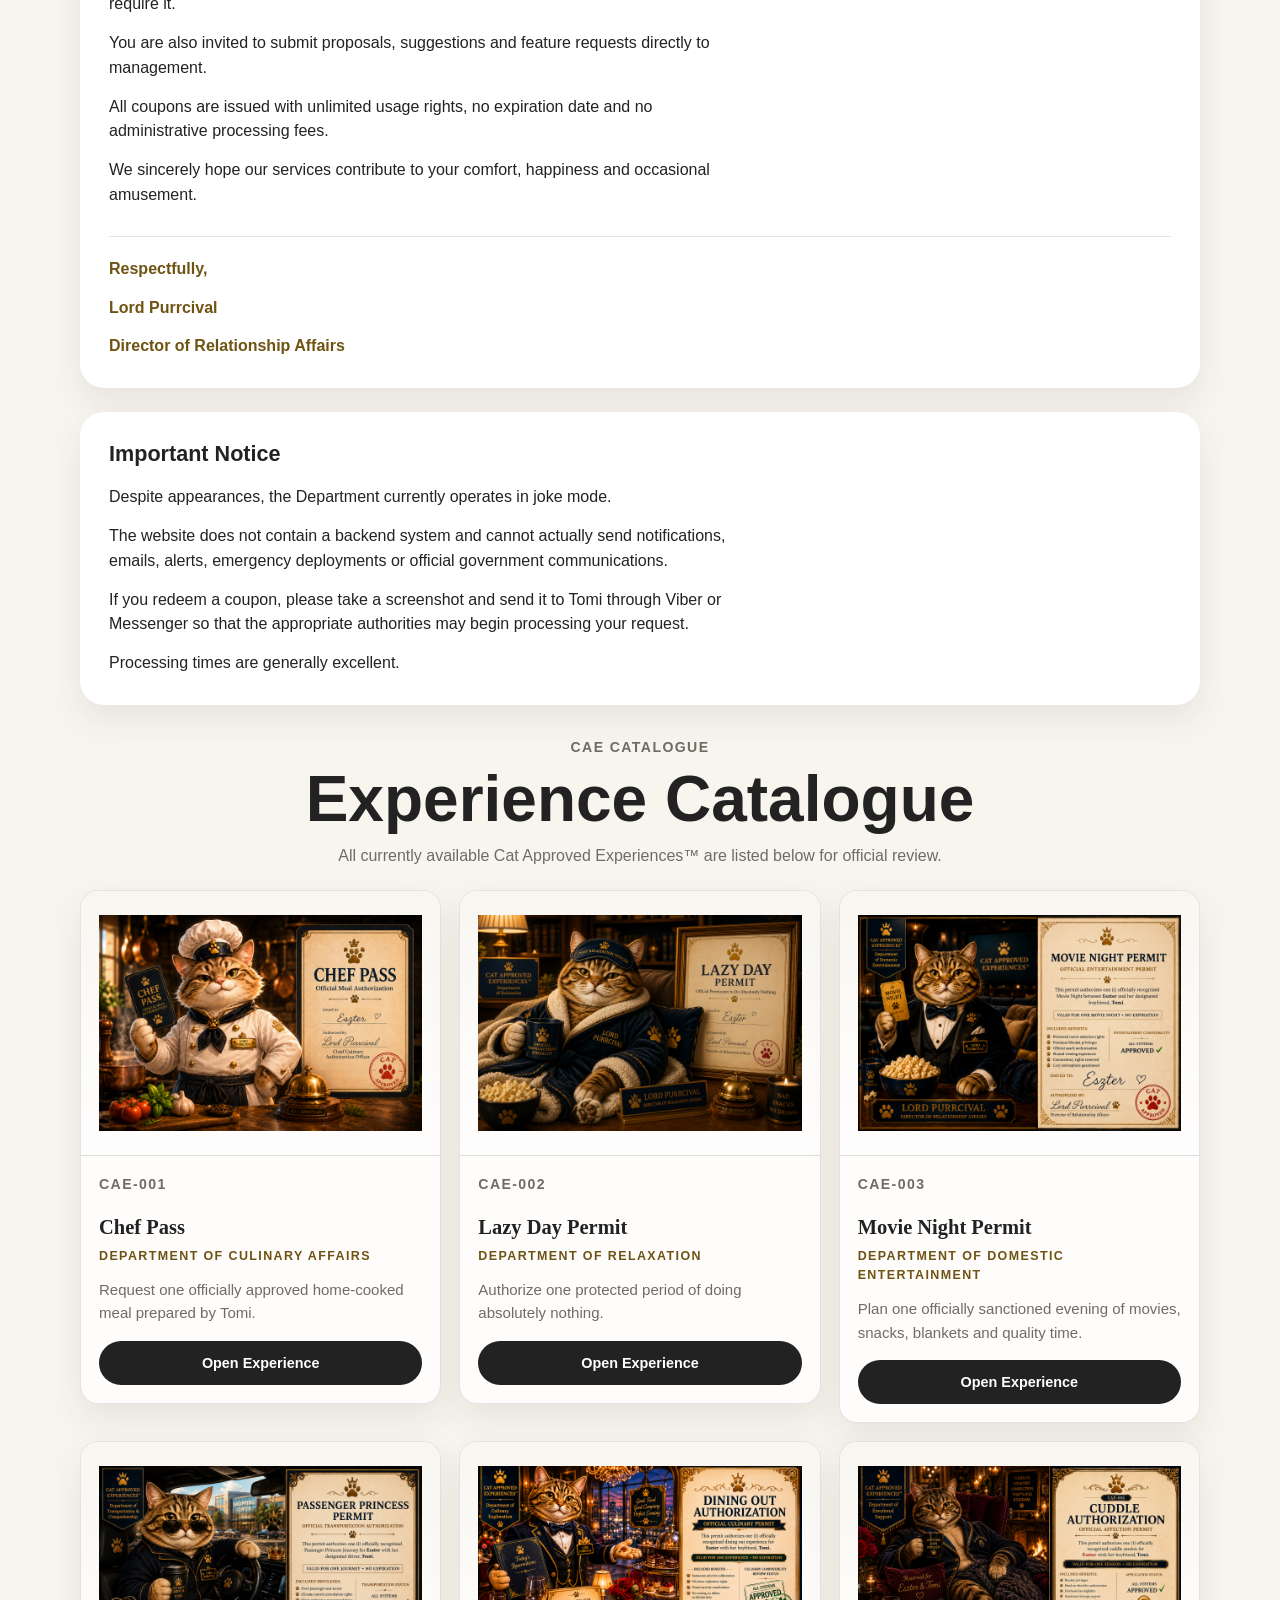
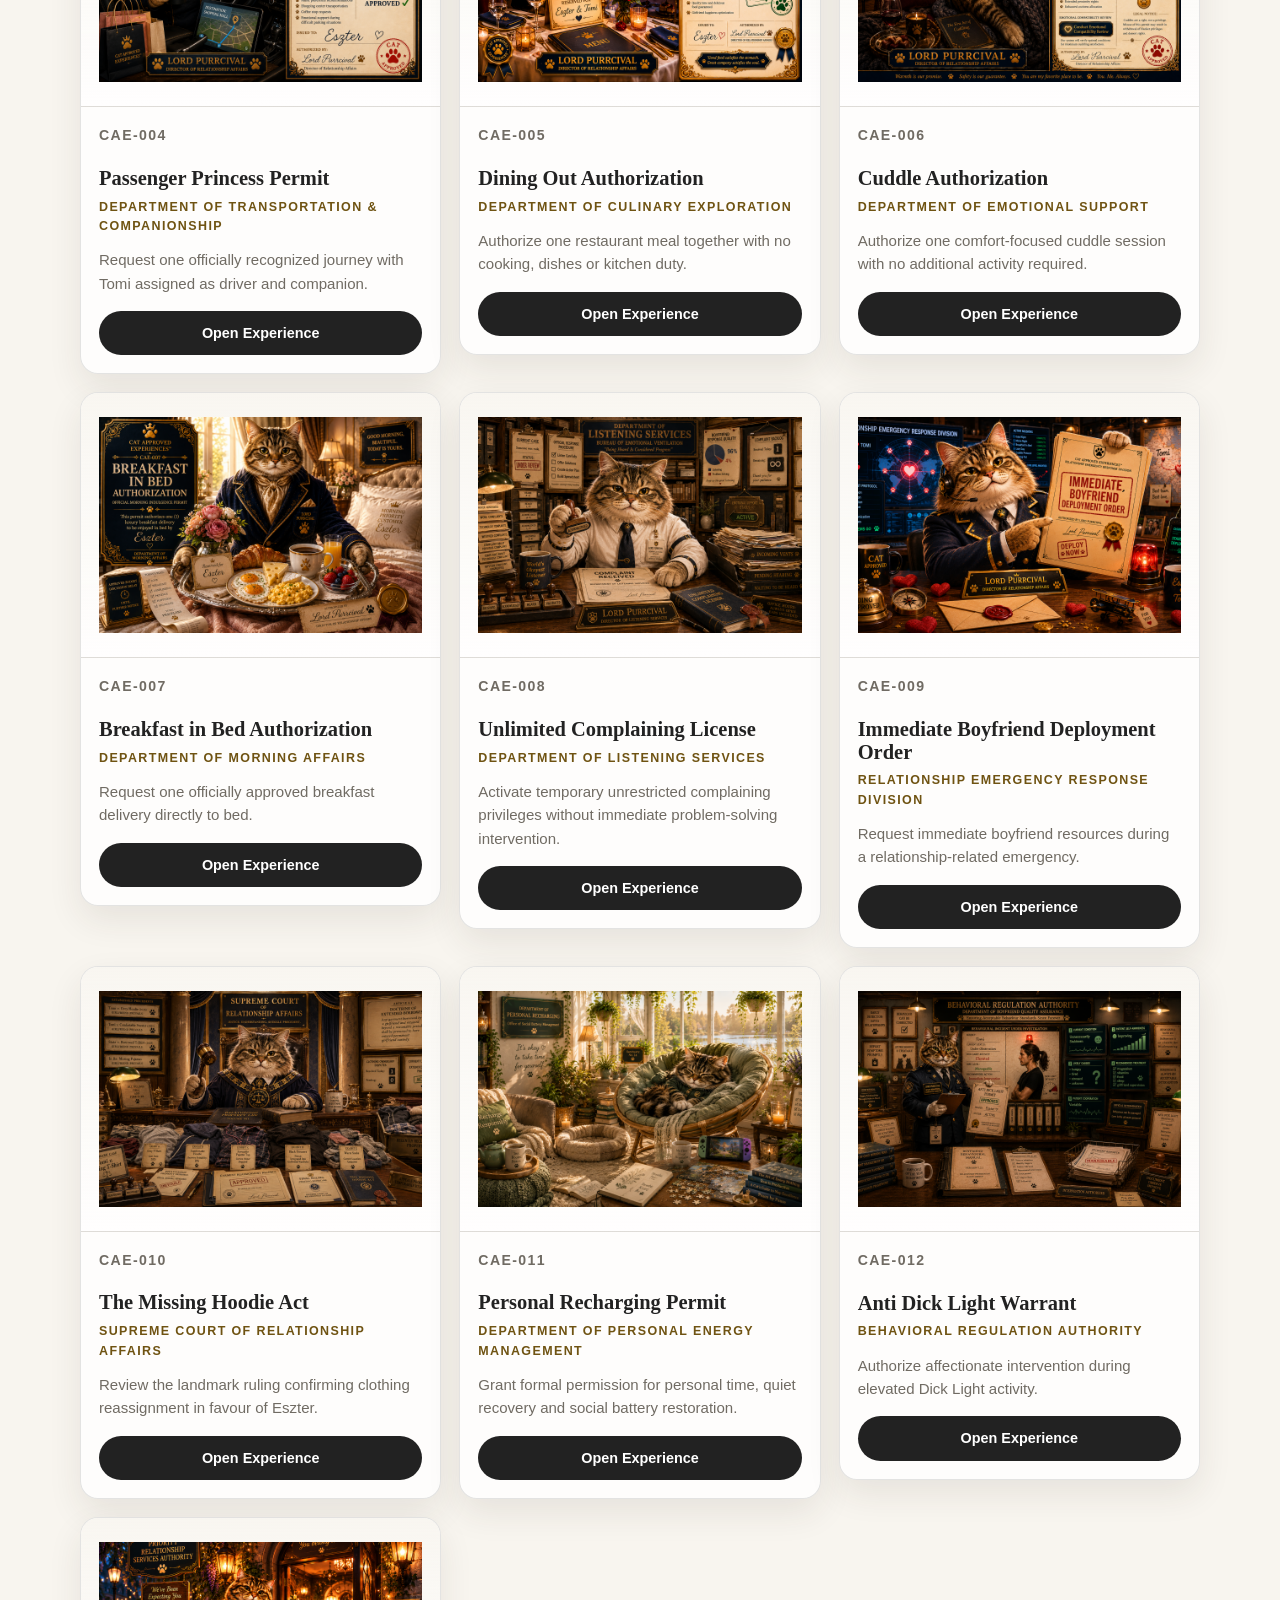
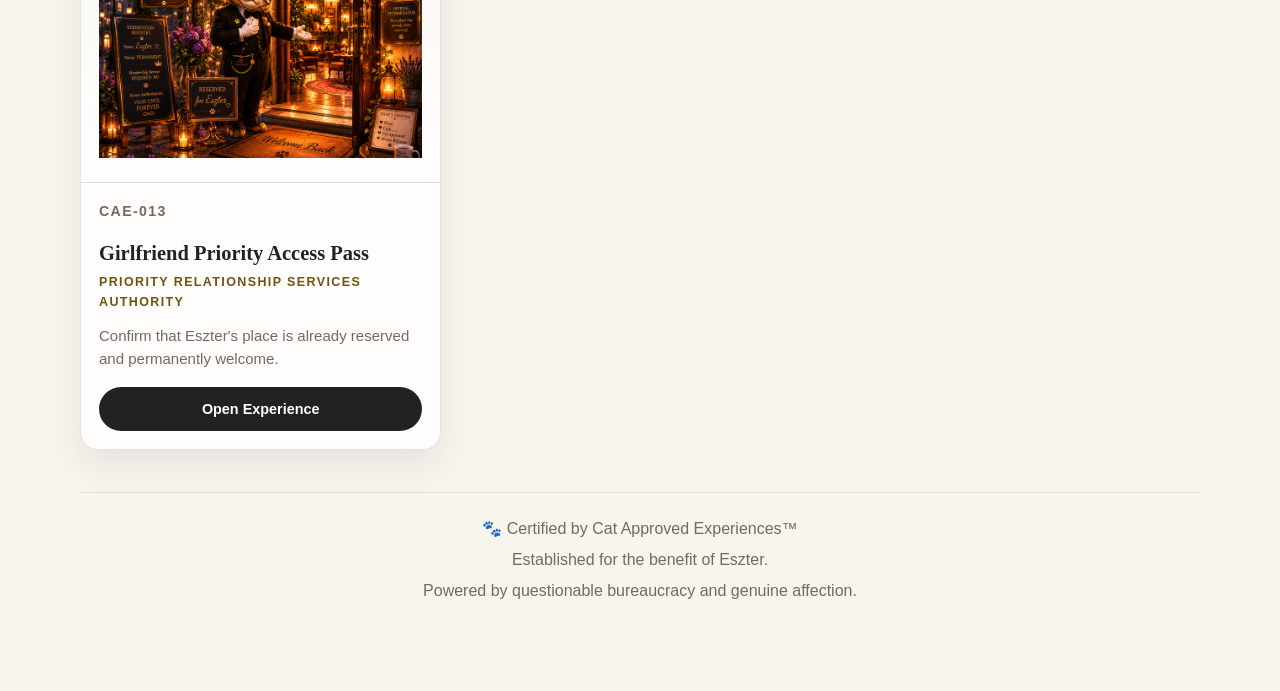
==== commit 4fbef845: "Align Movie Night Permit canon" ====
--- a/index.html
+++ b/index.html
@@ -220,7 +220,7 @@
                 </div>
                 <div class="catalogue-card-body">
                     <div class="coupon-id">CAE-003</div>
-                    <h3 data-i18n="coupon003Title">Movie Night Authorization</h3>
+                    <h3 data-i18n="coupon003Title">Movie Night Permit</h3>
                     <p class="catalogue-department" data-i18n="coupon003Department">Department of Domestic Entertainment</p>
                     <p data-i18n="coupon003Description">Plan one officially sanctioned evening of movies, snacks, blankets and quality time.</p>
                     <a class="catalogue-button" data-catalogue-link href="movie-night/?lang=en" data-language-link="movie-night/" data-i18n="catalogueOpen">Open Experience</a>
